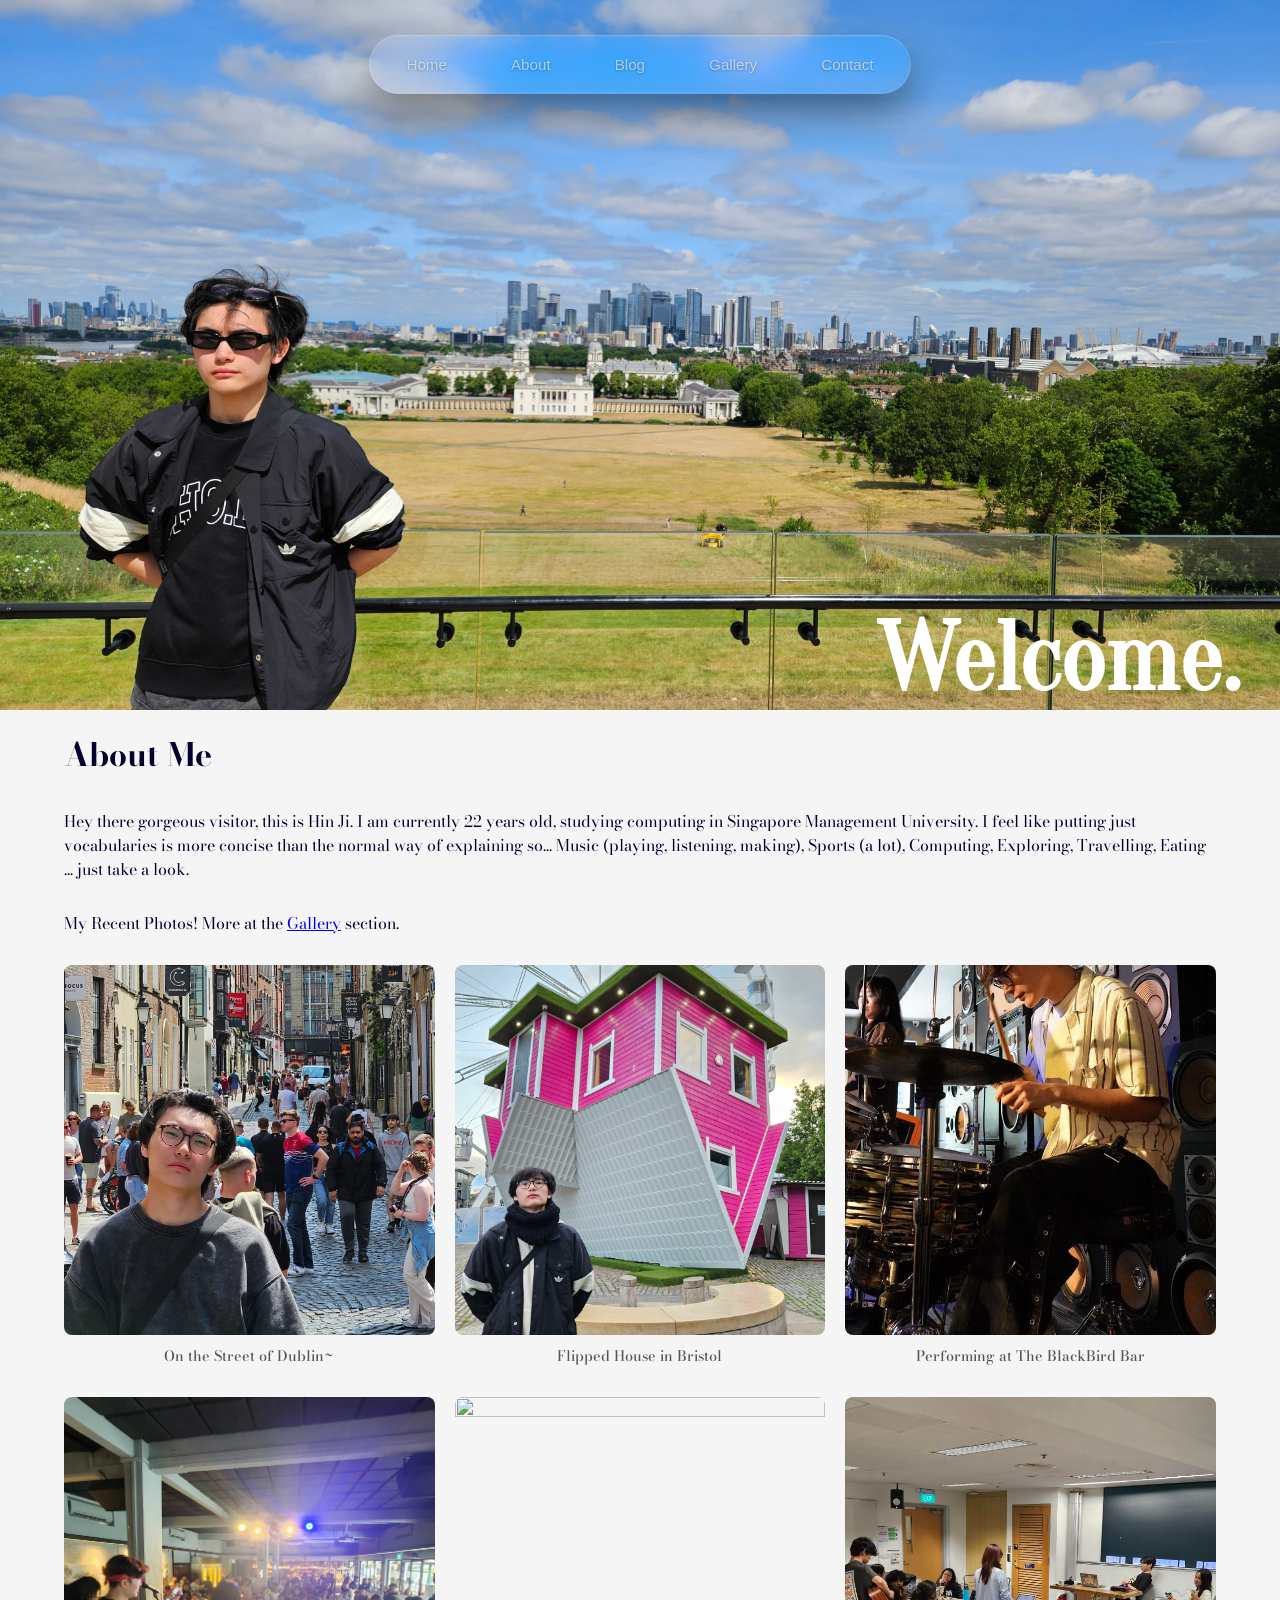
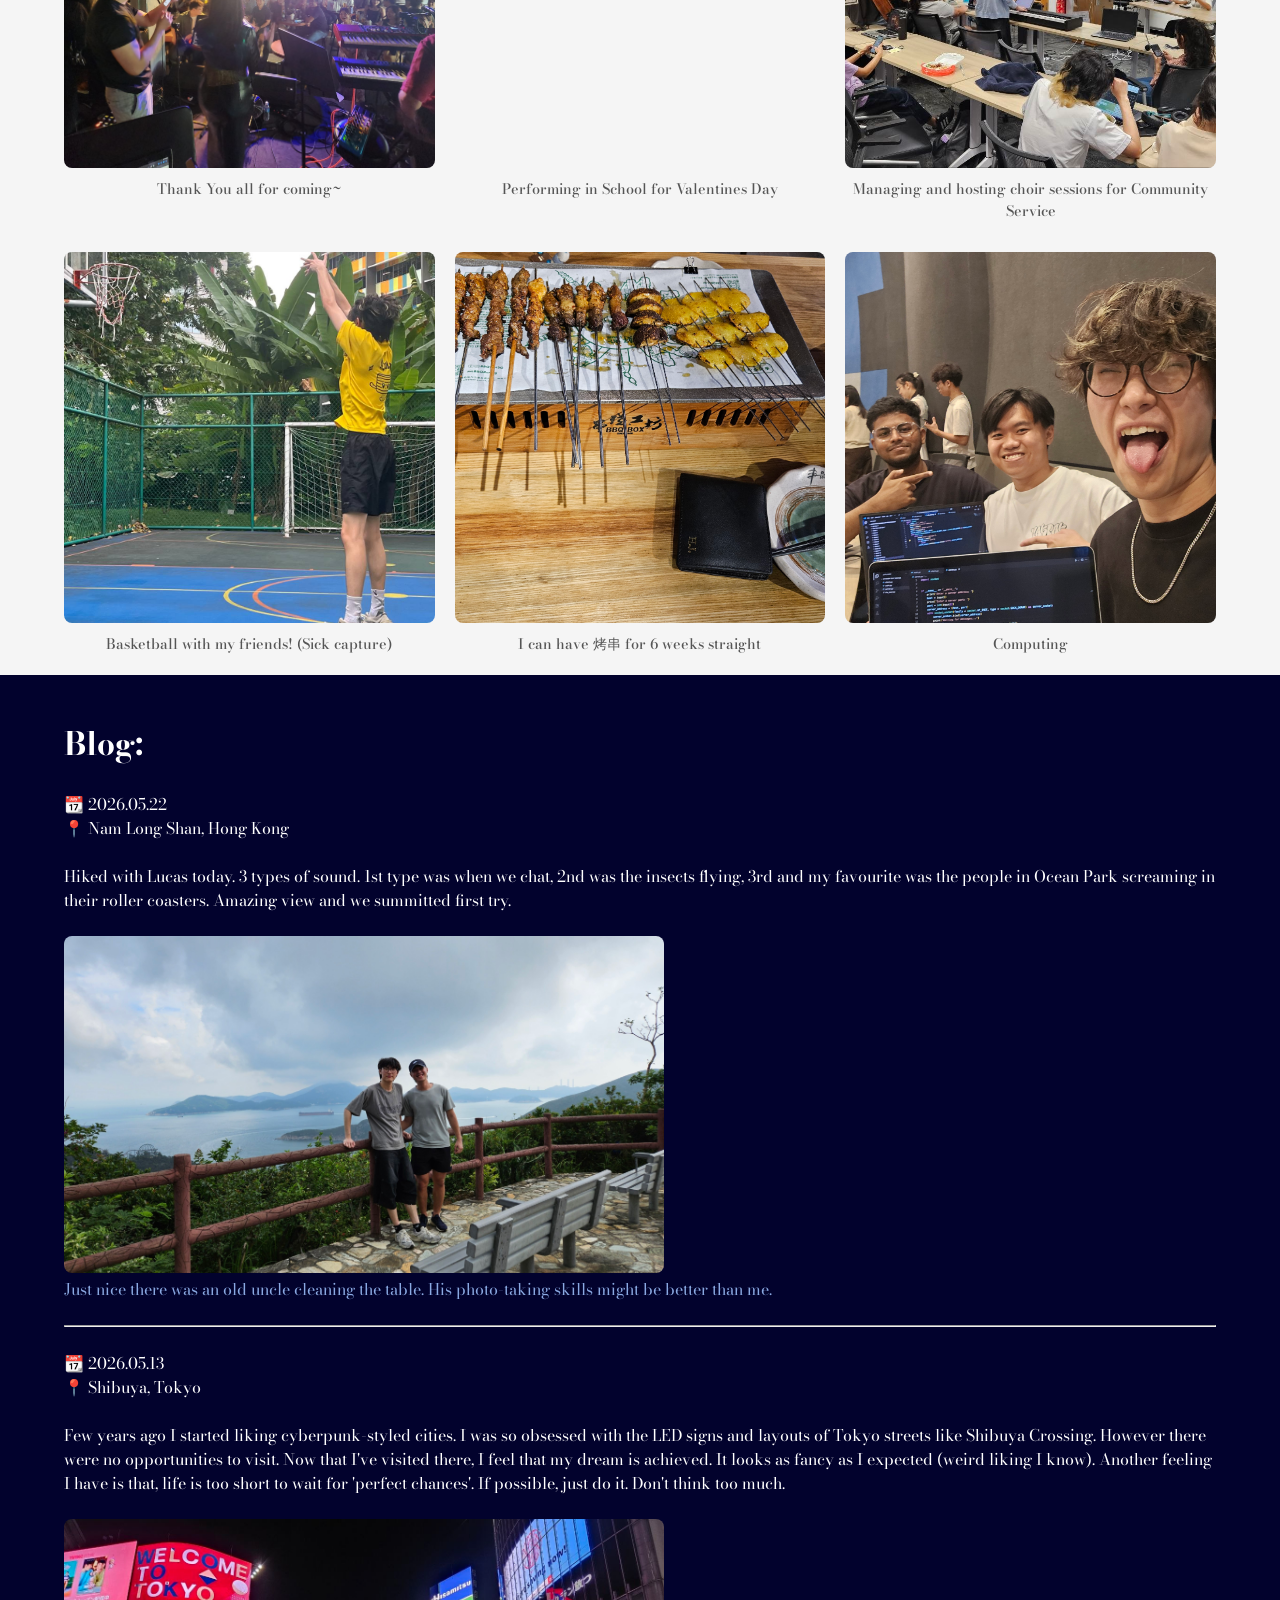
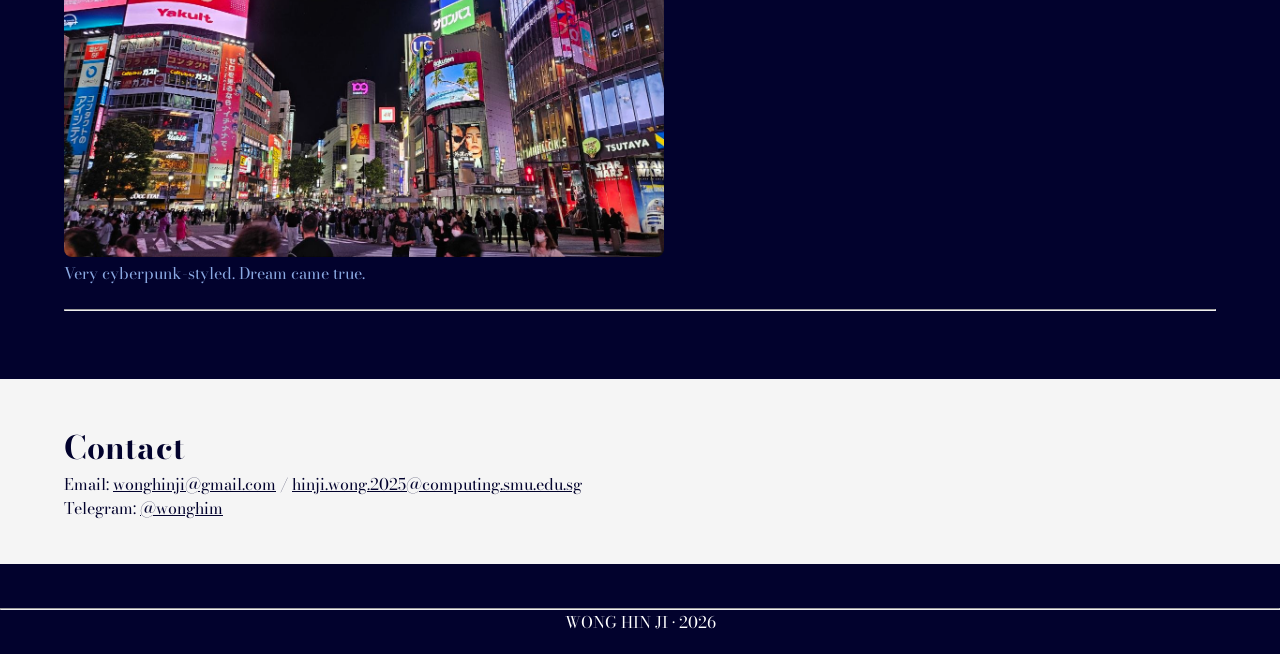
==== index.html @ c29db5b1 "minor" ====
<!DOCTYPE html>
<html lang="en">
<head>
    <meta charset="UTF-8">
    <meta name="viewport" content="width=device-width, initial-scale=1.0">
    <title>Hin Ji</title>
    <link rel="icon" type="image/x-icon" href="img/favicon.ico">
    <link rel="stylesheet" href="style.css">
    <link rel="preconnect" href="https://fonts.googleapis.com">
    <link rel="preconnect" href="https://fonts.gstatic.com" crossorigin>
    <link href="https://fonts.googleapis.com/css2?family=Bodoni+Moda:ital,opsz,wght@0,6..96,400..900;1,6..96,400..900&display=swap" rel="stylesheet">
    <link rel="preconnect" href="https://fonts.googleapis.com">
    <link rel="preconnect" href="https://fonts.gstatic.com" crossorigin>
    <link href="https://fonts.googleapis.com/css2?family=Oranienbaum&display=swap" rel="stylesheet">
</head>
<body>
    <nav class="glass-nav">
        <a href="#" class="nav-item">Home</a>
        <a href="#about" class="nav-item">About</a>
        <!-- <a href="#projects" class="nav-item">Projects</a> -->

        <a href="#blog" class="nav-item">Blog</a>
        <a href="./gallery.html" class="nav-item">Gallery</a>
        <a href="#contact" class="nav-item">Contact</a>
    </nav>
    <div class="bigphoto-container">
        <img src="img/royalobservatory.jpg" alt="" id="bigphoto">
        <span class="phototext">Welcome.</span>
    </div>
    <div id="about">
        <h1>About Me</h1>
        <p>Hey there gorgeous visitor, this is Hin Ji. I am currently 22 years old, studying computing in Singapore Management University. I feel like putting just vocabularies is more concise than the normal way of explaining so...
           Music (playing, listening, making), Sports (a lot), Computing, Exploring, Travelling, Eating ... just take a look.
        <br>
        <p>My Recent Photos! More at the <a href="gallery.html">Gallery</a> section.</p>
        <figure>
            <img src="img/irelandstreet.jpg" alt="ireland street">
            <figcaption>On the Street of Dublin~</figcaption>
        </figure>
        <figure>
            <img src="img/house.jpg" alt="flippedHouse" srcset="">
            <figcaption>Flipped House in Bristol</figcaption>
        </figure>
        <figure>
            <img src="img/drumshot.jpg" alt="" srcset="">
            <figcaption>Performing at The BlackBird Bar</figcaption>
        </figure>
        <figure>
            <img src="img/audience.jpg" alt="" srcset="">
            <figcaption>Thank You all for coming~</figcaption>
        </figure>
        <figure>
            <img src="img/vdaydrumshot.jpg" alt="" srcset="">
            <figcaption>Performing in School for Valentines Day</figcaption>
        </figure>
        <figure>
            <img src="img/choirsession.jpg" alt="" srcset="">
            <figcaption>Managing and hosting choir sessions for Community Service</figcaption>
        </figure>
        <figure>
            <img src="img/basket.jpg" alt="" srcset="">
            <figcaption>Basketball with my friends! (Sick capture)</figcaption>
        </figure>
        <figure>
            <img src="img/bbq.jpg" alt="" srcset="">
            <figcaption>I can have 烤串 for 6 weeks straight</figcaption>
        </figure>
        <figure>
            <img src="img/se101.jpg" alt="" srcset="">
            <figcaption>Computing</figcaption>
        </figure>
    </div>

    <div id="blog">
        <br>
        <h1>Blog:</h1>
        <br>
        <!-- <p>Movie Website my groupmates and I created (It Works!)</p><br>
        <img src="img/homepage.png" alt="" srcset="">
        <img src="img/registerpage.png" alt="" srcset="">
        <img src="img/loginpage.png" alt="" srcset="">
        <img src="img/menupage.png" alt="" srcset="">
        <img src="img/moviepage.png" alt="" srcset="">
        <img src="img/moviemanagerpage.png" alt="" srcset="">
        <br>
        <br>
        <p>Some Interesting Music I Created</p><br>
        🎵 Sunny Car Ride (On a Mountain) (Hip-hop typa beat) <br><br>
        <audio src="audio/Sunny Car Ride On Mountain (alpha 1.2).mp3" controls label=""></audio> <br><br>
        🎵 Game Theory (EDM) <br><br>
        <audio src="audio/null.mp3" controls></audio>  -->
        <!-- start copy -->
        <p>📆 2026.05.22</p>
        <p>📍 Nam Long Shan, Hong Kong</p><br>
        <p>Hiked with Lucas today. 3 types of sound. 1st type was when we chat, 2nd was the insects flying, 3rd and my favourite was the people in Ocean Park screaming in their roller coasters. Amazing view and we summitted first try.</p>
        <br>
        <figure>
            <img src="img/hike.jpg" alt="">
            <figcaption>Just nice there was an old uncle cleaning the table. His photo-taking skills might be better than me. </figcaption>
        </figure>
        <br>
        <hr>
        <br>
        <!-- end copy -->
        <p>📆 2026.05.13</p>
        <p>📍 Shibuya, Tokyo</p><br>
        <p>Few years ago I started liking cyberpunk-styled cities. I was so obsessed with the LED signs and layouts of Tokyo streets like Shibuya Crossing. However there were no opportunities to visit. Now that I've visited there, I feel that my dream is achieved. It looks as fancy as I expected (weird liking I know). Another feeling I have is that, life is too short to wait for 'perfect chances'. If possible, just do it. Don't think too much.</p>
        <br>
        <figure>
            <img src="img/shibuyascramble.jpeg" alt="">
            <figcaption>Very cyberpunk-styled. Dream came true.</figcaption>
        </figure>
        <br>
        <hr>
        <br>
        <br>
    </div>

    <div id="contact">
        <br>
        <h1>Contact</h1>
        <p>Email: <u>wonghinji@gmail.com</u> / <u>hinji.wong.2025@computing.smu.edu.sg</u></p>
        <p>Telegram: <u>@wonghim</u></p>
        <br>
    </div>

    
</body>
<footer>
    <br>
    <hr>
    WONG HIN JI • 2026
</footer>
</html>
---- style.css ----
* {
    margin: 0;
    padding: 0;
    box-sizing: border-box;
    font-family: "Bodoni Moda", serif;
}

body {
    background: rgb(2, 2, 45);
    display: flex;
    
    /* This is the magic line that stacks things downwards */
    flex-direction: column; 
    
    /* This centers the items horizontally */
    align-items: center; 
    
    padding-top: 0;
    color: white; /* Makes your added text visible */
}


.glass-nav {
    position: fixed;
    display: flex;
    gap: 8px;
    padding: 8px;
    margin-top: 35px;
    border-radius: 100px; /* Maximum roundness for the liquid look */
    z-index: 1000;
    
    /* THE GLASS SECRET SAUCE: */
    background: rgba(255, 255, 255, 0.03); 
    backdrop-filter: blur(20px) saturate(180%);
    -webkit-backdrop-filter: blur(20px) saturate(180%);
    
    /* Top border is brighter to catch "light", bottom is darker for "depth" */
    border-top: 1px solid rgba(255, 255, 255, 0.2);
    border-left: 1px solid rgba(255, 255, 255, 0.1);
    border-right: 1px solid rgba(255, 255, 255, 0.05);
    border-bottom: 1px solid rgba(255, 255, 255, 0.05);
    
    /* Multi-layered shadow: one for the "float", one for the "glow" */
    box-shadow: 
    0 20px 40px rgba(0, 0, 0, 0.4),
    inset 0 0 0 1px rgba(255, 255, 255, 0.05);


    width: fit-content;
    align-items: center;
}

.nav-item {
    font-family: Arial, Helvetica, sans-serif;
    text-shadow: 0 1px 3px rgba(0, 0, 0, 0.3);
    text-decoration: none;
    color: rgba(255, 255, 255, 0.6);
    font-size: 0.95rem;
    font-weight: 500;
    padding: 12px 28px;
    border-radius: 100px;
    position: relative;
    transition: all 0.4s cubic-bezier(0.23, 1, 0.32, 1); /* Smooth "liquid" motion */
    mix-blend-mode: difference;
}

/* The "Dope" Hover Effect */
.nav-item:hover {
    color: #fff;
    background: rgba(255, 255, 255, 0.1);
    /* Subtle scale-up makes it feel interactive */
    transform: scale(1.05);
}

/* Animated accent "pill" that glows */
.nav-item::after {
    content: '';
    position: absolute;
    bottom: 8px;
    left: 50%;
    width: 0;
    height: 3px;
    background: #00f2ff; /* Electric Cyan */
    border-radius: 10px;
    transition: all 0.3s ease;
    transform: translateX(-50%);
    filter: blur(1px); /* Makes the highlight look like light emission */
}

.nav-item:hover::after {
    width: 15px;
    box-shadow: 0 0 12px #00f2ff, 0 0 20px rgba(0, 242, 255, 0.4);
}

#about {
    display: grid;
    grid-template-columns: repeat(3, 1fr); 
    gap: 30px 20px; /* 30px vertical gap to give captions breathing room */
    padding: 3% 5%;
    background-color: whitesmoke;
    color: rgb(2, 2, 45);
}

/* Ensure the text and headers still span the full width */
#about h1, #about p {
    grid-column: 1 / -1;
    font-family: "Bodoni Moda", serif;
}

/* Style the container for the image + caption */
#about figure {
    margin: 0;
    display: flex;
    flex-direction: column;
    align-items: center; /* Centers caption under the photo */
}

#about img {
    width: 100%;
    aspect-ratio: 1 / 1;
    object-fit: cover;
    border-radius: 8px;
}

/* Style your captions */
#about figcaption {
    margin-top: 10px;
    font-size: 0.9rem;
    font-weight: 500;
    color: #555; /* A slightly softer color for a professional look */
    text-align: center;
}

#bigphoto {
    margin-top: -10px;
    width:100%;
    height: auto;
    /* filter: brightness(0.7); */
}

/* #contact {
    align-self: flex-start;
    padding-left:3%;
    text-align: left;
    background-color: whitesmoke;
    color:rgb(2, 2, 45);
    margin-left: 0%;
    padding-right: 100%;
    
}

#projects {
    align-self:flex-start;
    text-align: left;
    padding-left: 3%;
    margin-left: 0%;
} */

/* Unified style for all sections to ensure perfect alignment */
#about, #blog, #contact {
    width: 100%;
    padding: 20px 5%; /* Uniform top/bottom and left/right padding */
    align-self: center;
}

#blog, #contact {
    background-color: transparent; /* Or keep whitesmoke if you prefer alternating colors */
    text-align: left;
}

/* Remove the specific old blocks for these IDs to avoid conflicts */
#contact {
    background-color: whitesmoke;
    color: rgb(2, 2, 45);
    /* padding-right: 100%;  <-- REMOVED THIS: It was causing the weird width */
}

.bigphoto-container {
    position: relative; /* This is the anchor for the text */
    width: 100%;
    margin-top: -1px; /* Keeps your original positioning */
    line-height: 0;    /* Prevents tiny gaps at the bottom of the image */
}

.phototext {
    position: absolute;
    bottom: 50px;      /* Distance from the bottom */
    right: 40px;       /* Distance from the right */
    
    color: white;
    font-family: "Oranienbaum", serif;
    font-size: 6rem;   /* Adjust size as needed */
    font-weight: bold;

    /* Optional: adds a subtle glow to make it pop against the photo */
    /* text-shadow: 0 0 5px rgba(0, 0, 0, 0.5);  */

}

#blog img {
    width: 100%;
    max-width: 600px; /* Limits size on big screens */
    display: block;
    margin-bottom: 20px;
    border-radius: 8px;
}

body {
    background: rgb(2, 2, 45);
    display: flex;
    flex-direction: column; 
    align-items: center; 
    padding-top: 0; /* Changed from 50px to 0 so bigphoto hits the top */
    color: white;
}

footer {
    width: 100%;
    text-align: center;
    padding: 20px 0;
    background-color: rgb(2, 2, 45);
    color: white;
}

/* Mobile Optimization */
@media (max-width: 768px) {
    /* Shrink the "Welcome." text so it fits the screen ratio */
    .phototext {
        font-size: 3rem; /* Reduced from 6rem */
        bottom: 20px;    /* Pull it closer to the corner */
        right: 20px;
    }

    /* Adjust the Nav Bar for thumbs/smaller screens */
    .glass-nav {
        width: 90%;      /* Let it span more of the width */
        gap: 4px;        /* Tighter spacing */
        padding: 5px;
    }

    .nav-item {
        padding: 10px 15px; /* Smaller touch targets */
        font-size: 0.8rem;
    }

    #blog img {
        width: 100%; /* Forces the screenshot to match the phone width */
        height: auto;
    }
}

#blog hr{
    width: 100%;
    text-align: center;
    color: white;
    padding: 0%;
}

#blog figcaption{
    margin-top: -16px;
    color: rgb(138, 169, 226);
}
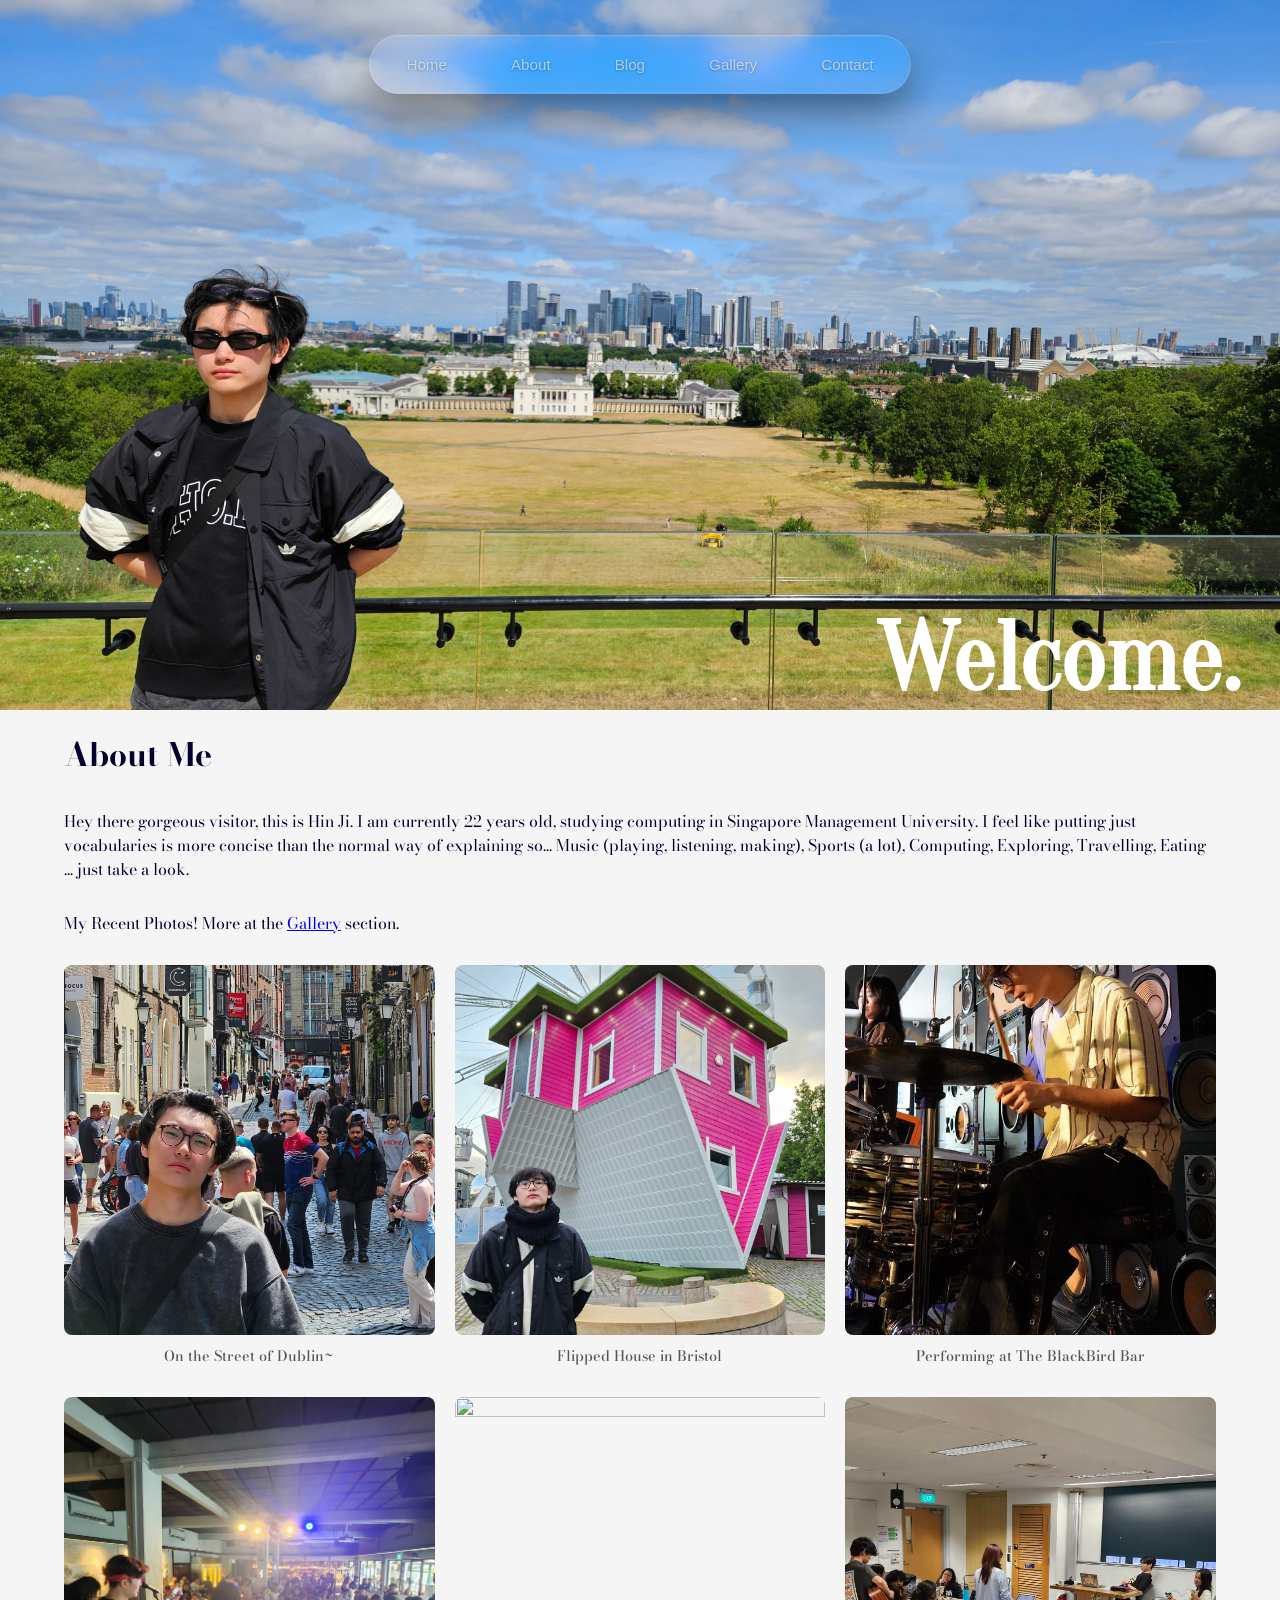
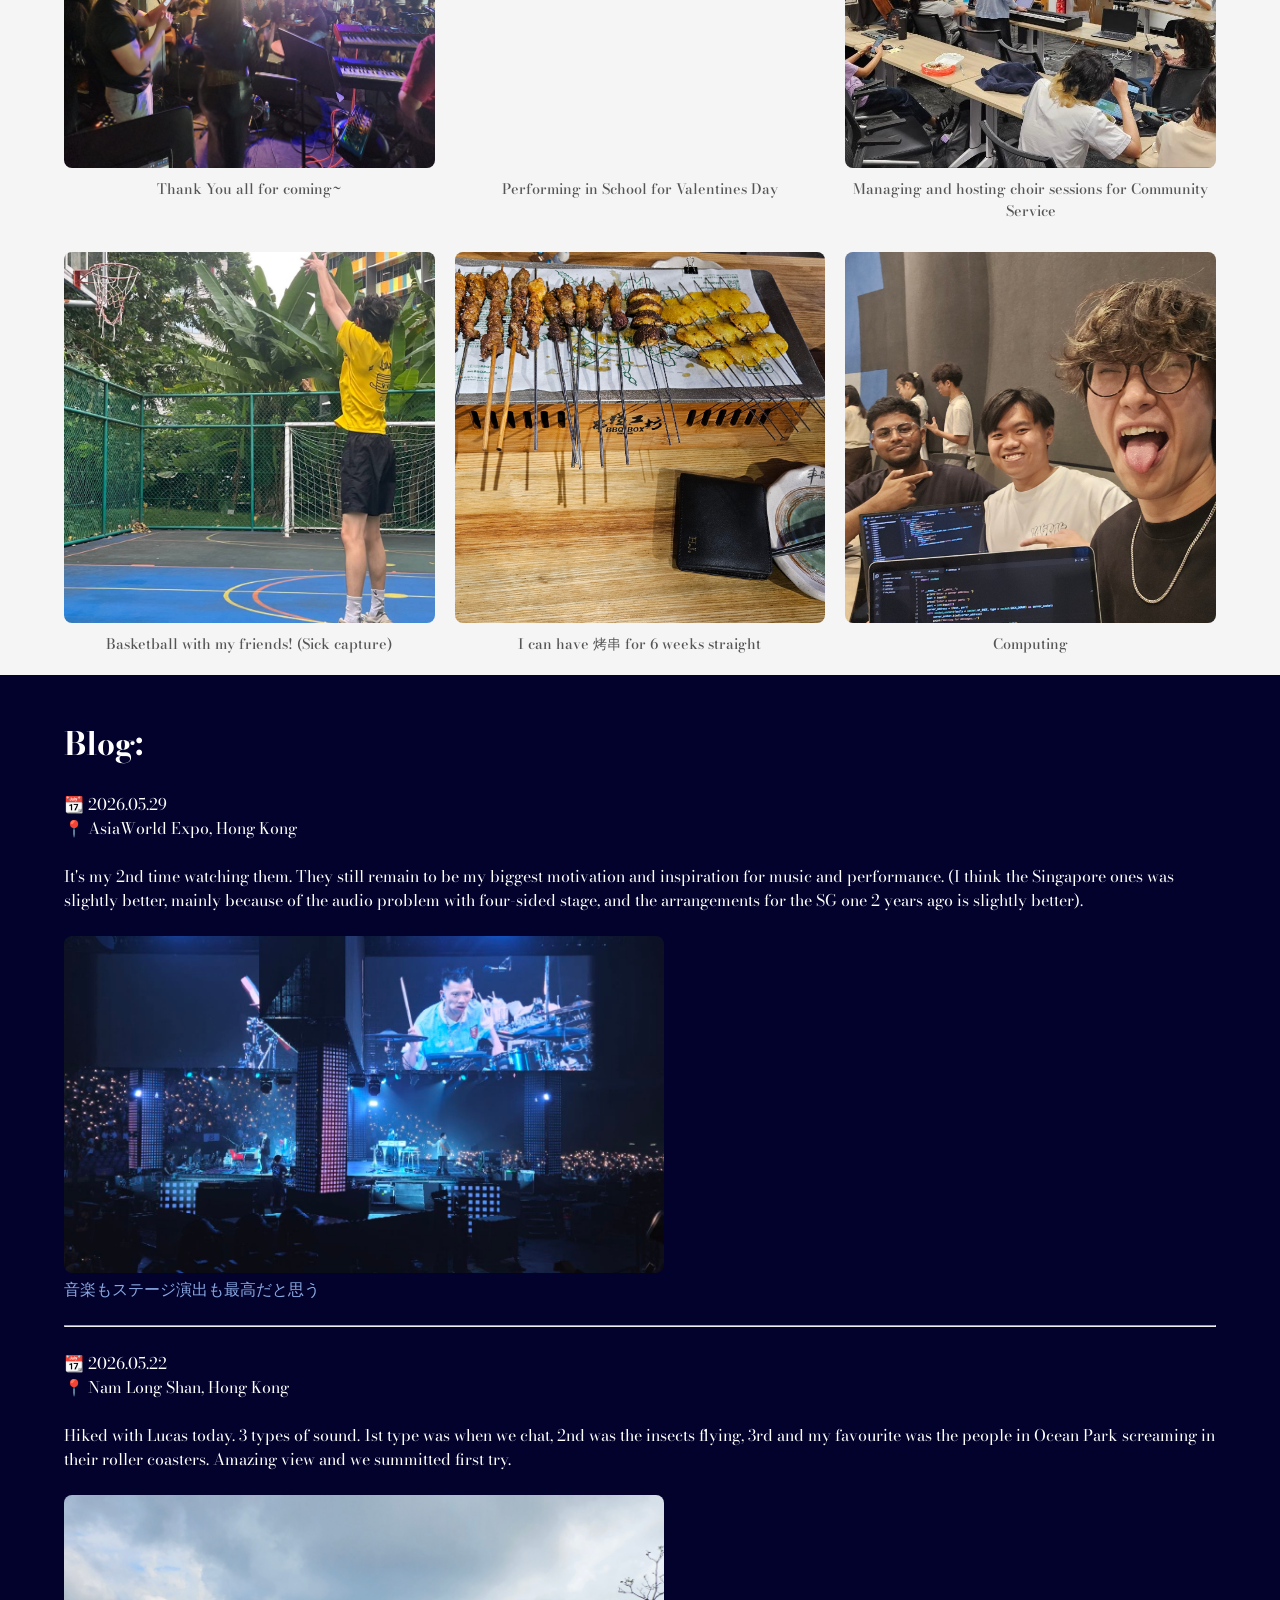
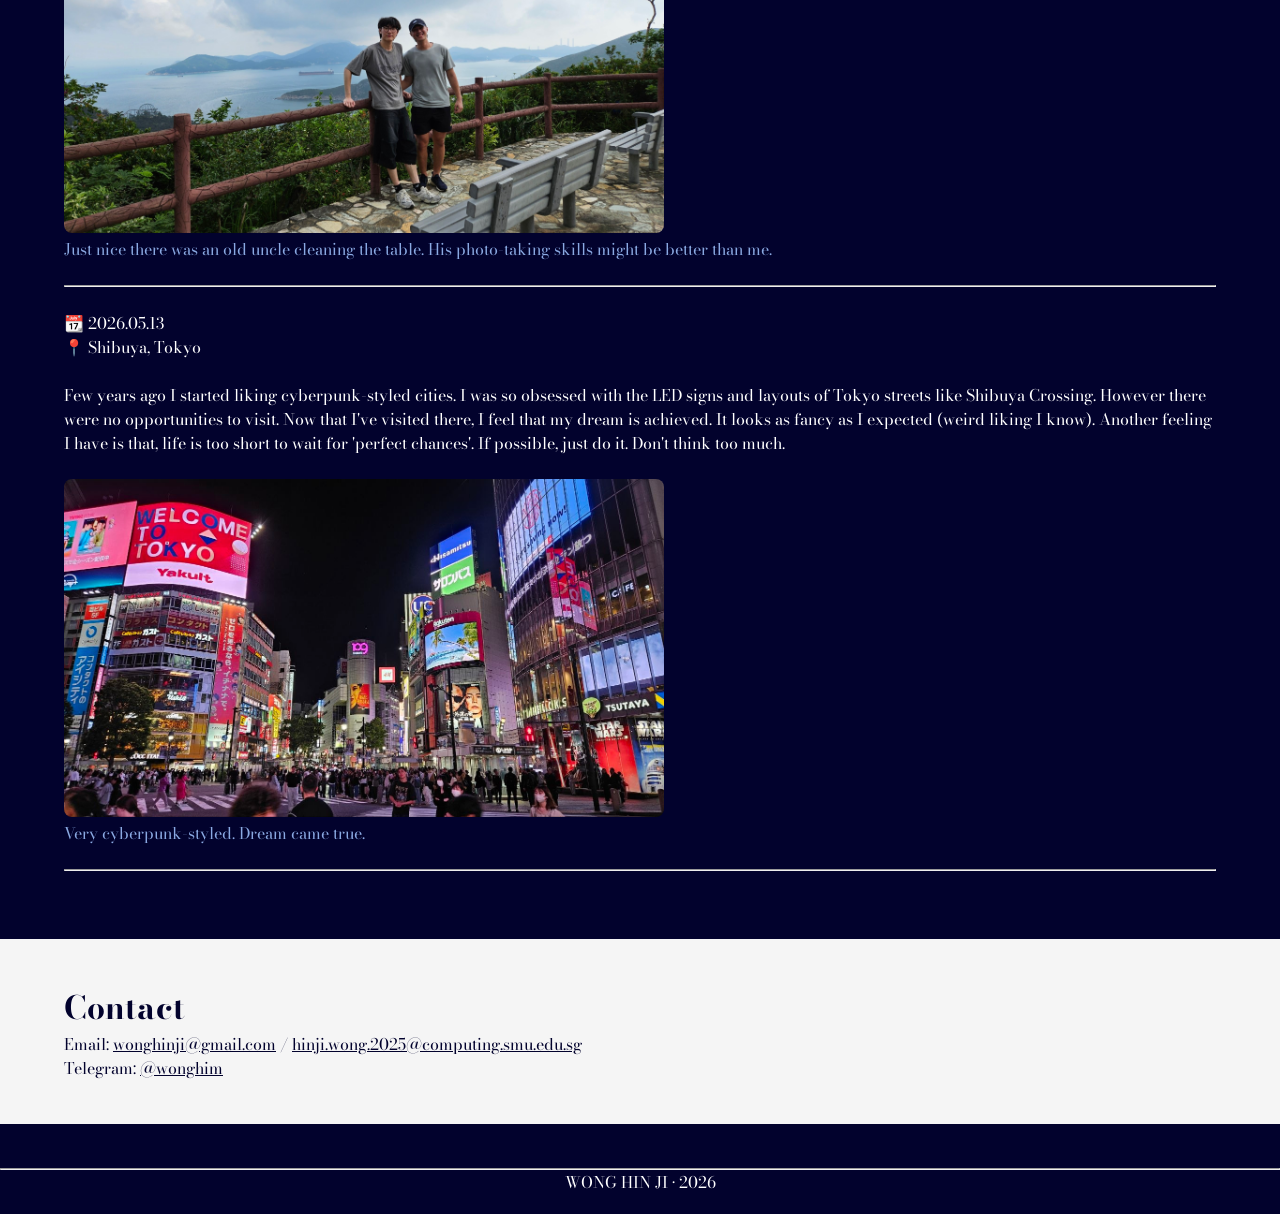
==== commit a3f079a3: "blog uopdates" ====
--- a/index.html
+++ b/index.html
@@ -89,6 +89,17 @@
         <audio src="audio/Sunny Car Ride On Mountain (alpha 1.2).mp3" controls label=""></audio> <br><br>
         🎵 Game Theory (EDM) <br><br>
         <audio src="audio/null.mp3" controls></audio>  -->
+        <p>📆 2026.05.29</p>
+        <p>📍 AsiaWorld Expo, Hong Kong</p><br>
+        <p>It's my 2nd time watching them. They still remain to be my biggest motivation and inspiration for music and performance. (I think the Singapore ones was slightly better, mainly because of the audio problem with four-sided stage, and the arrangements for the SG one 2 years ago is slightly better).</p>
+        <br>
+        <figure>
+            <img src="img/kinggnuHK.jpg" alt="">
+            <figcaption>音楽もステージ演出も最高だと思う</figcaption>
+        </figure>
+        <br>
+        <hr>
+        <br>
         <!-- start copy -->
         <p>📆 2026.05.22</p>
         <p>📍 Nam Long Shan, Hong Kong</p><br>
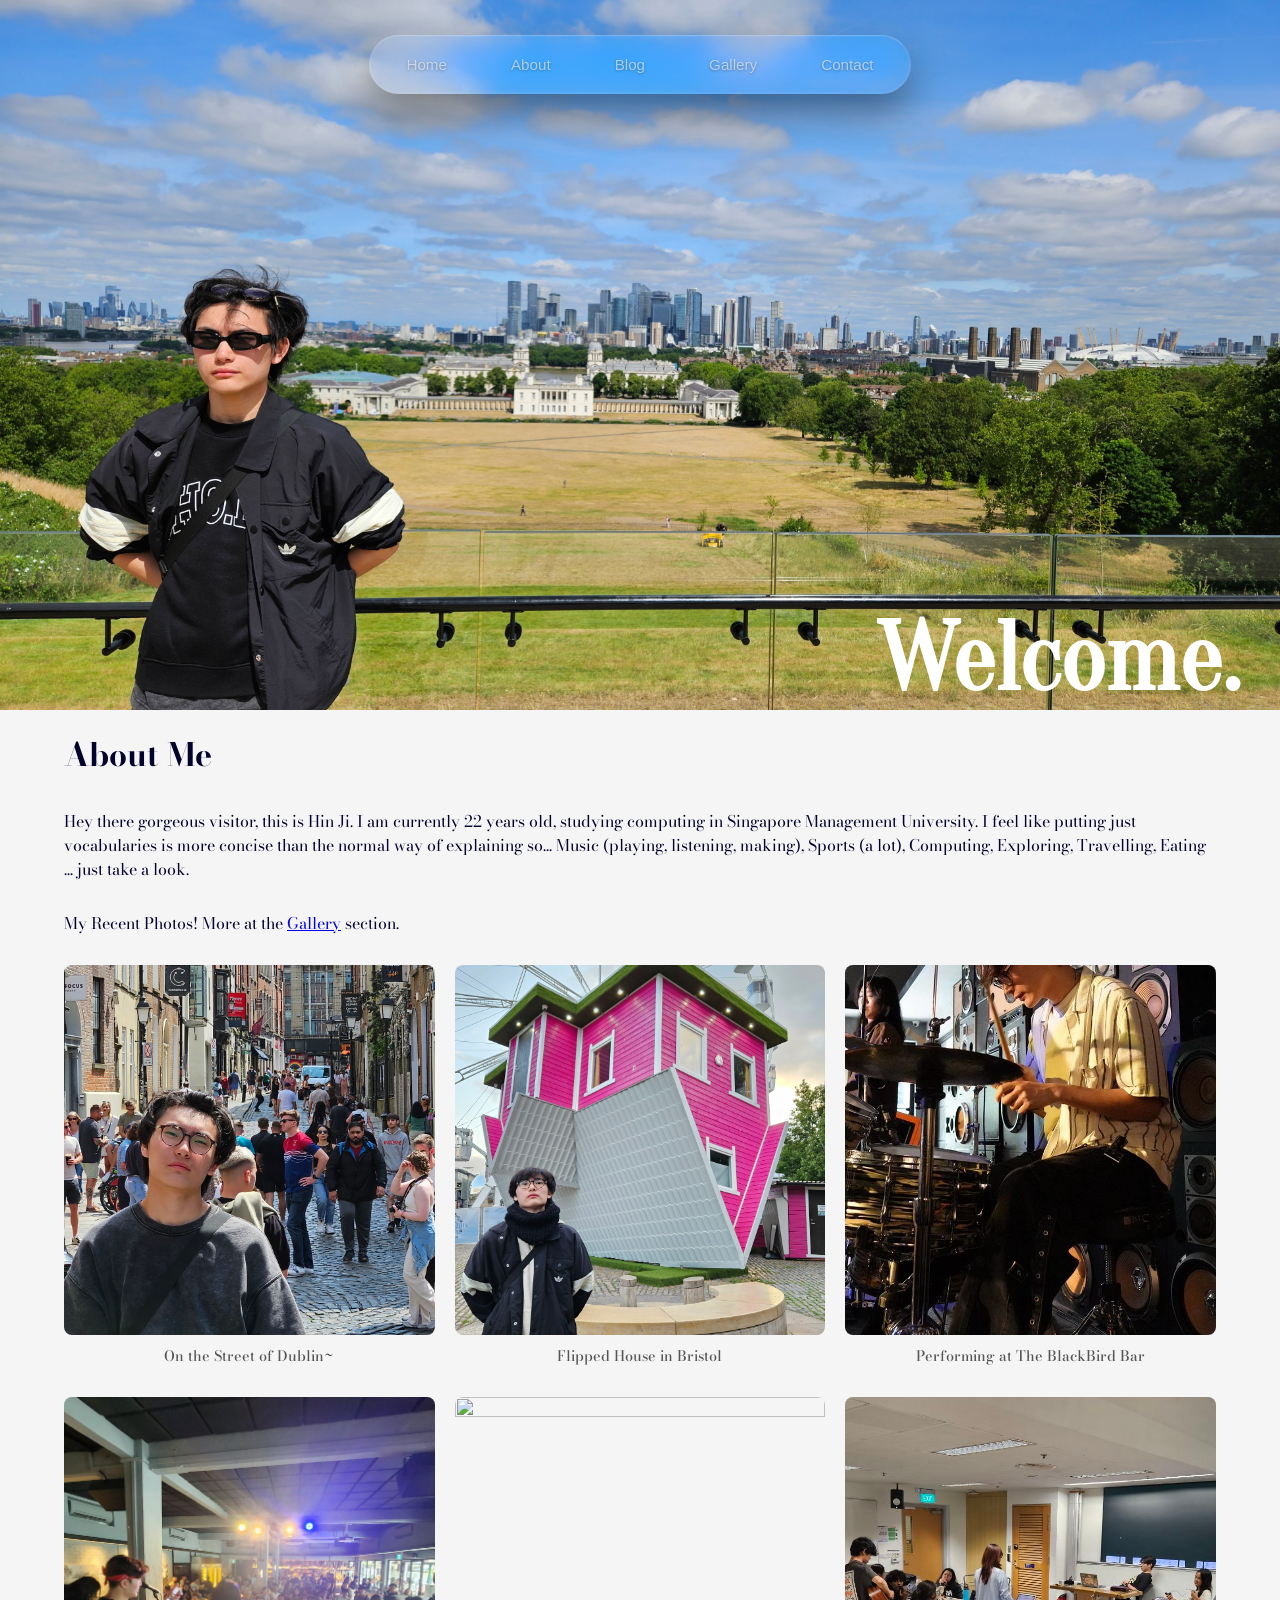
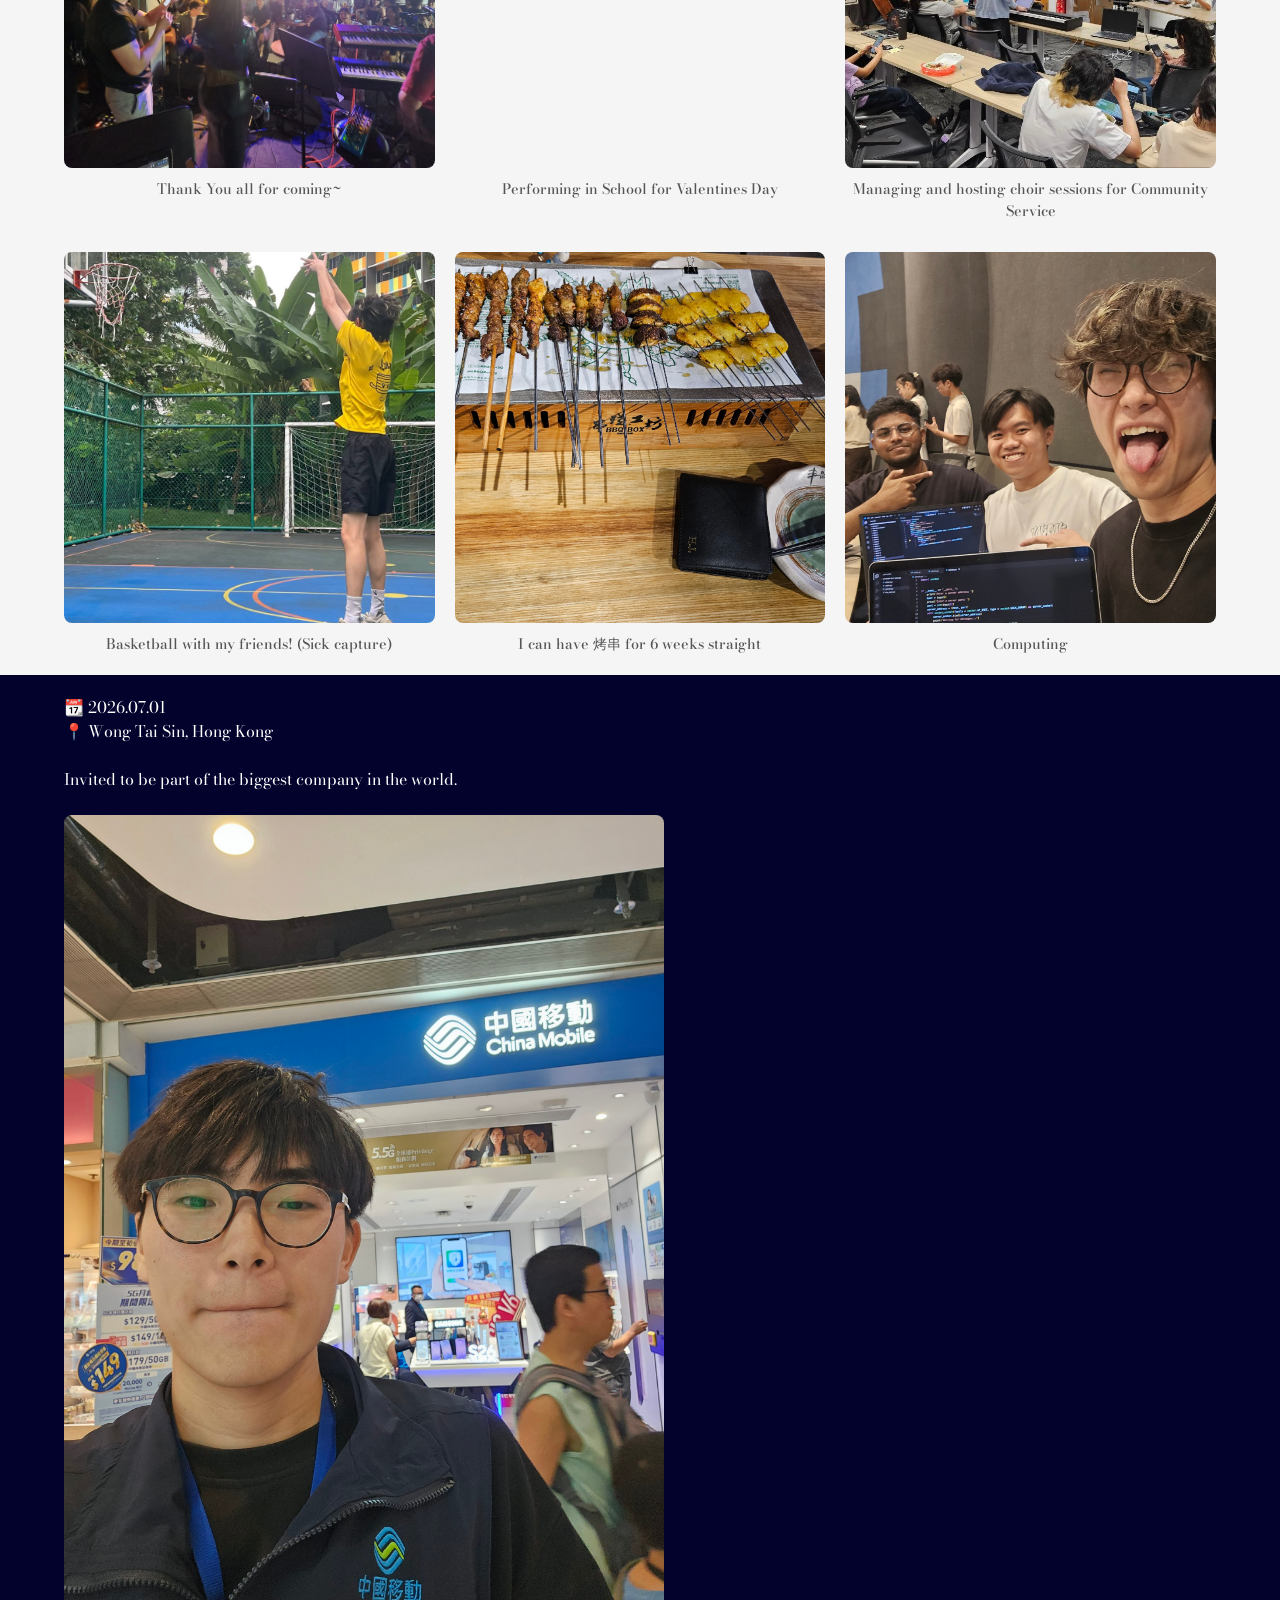
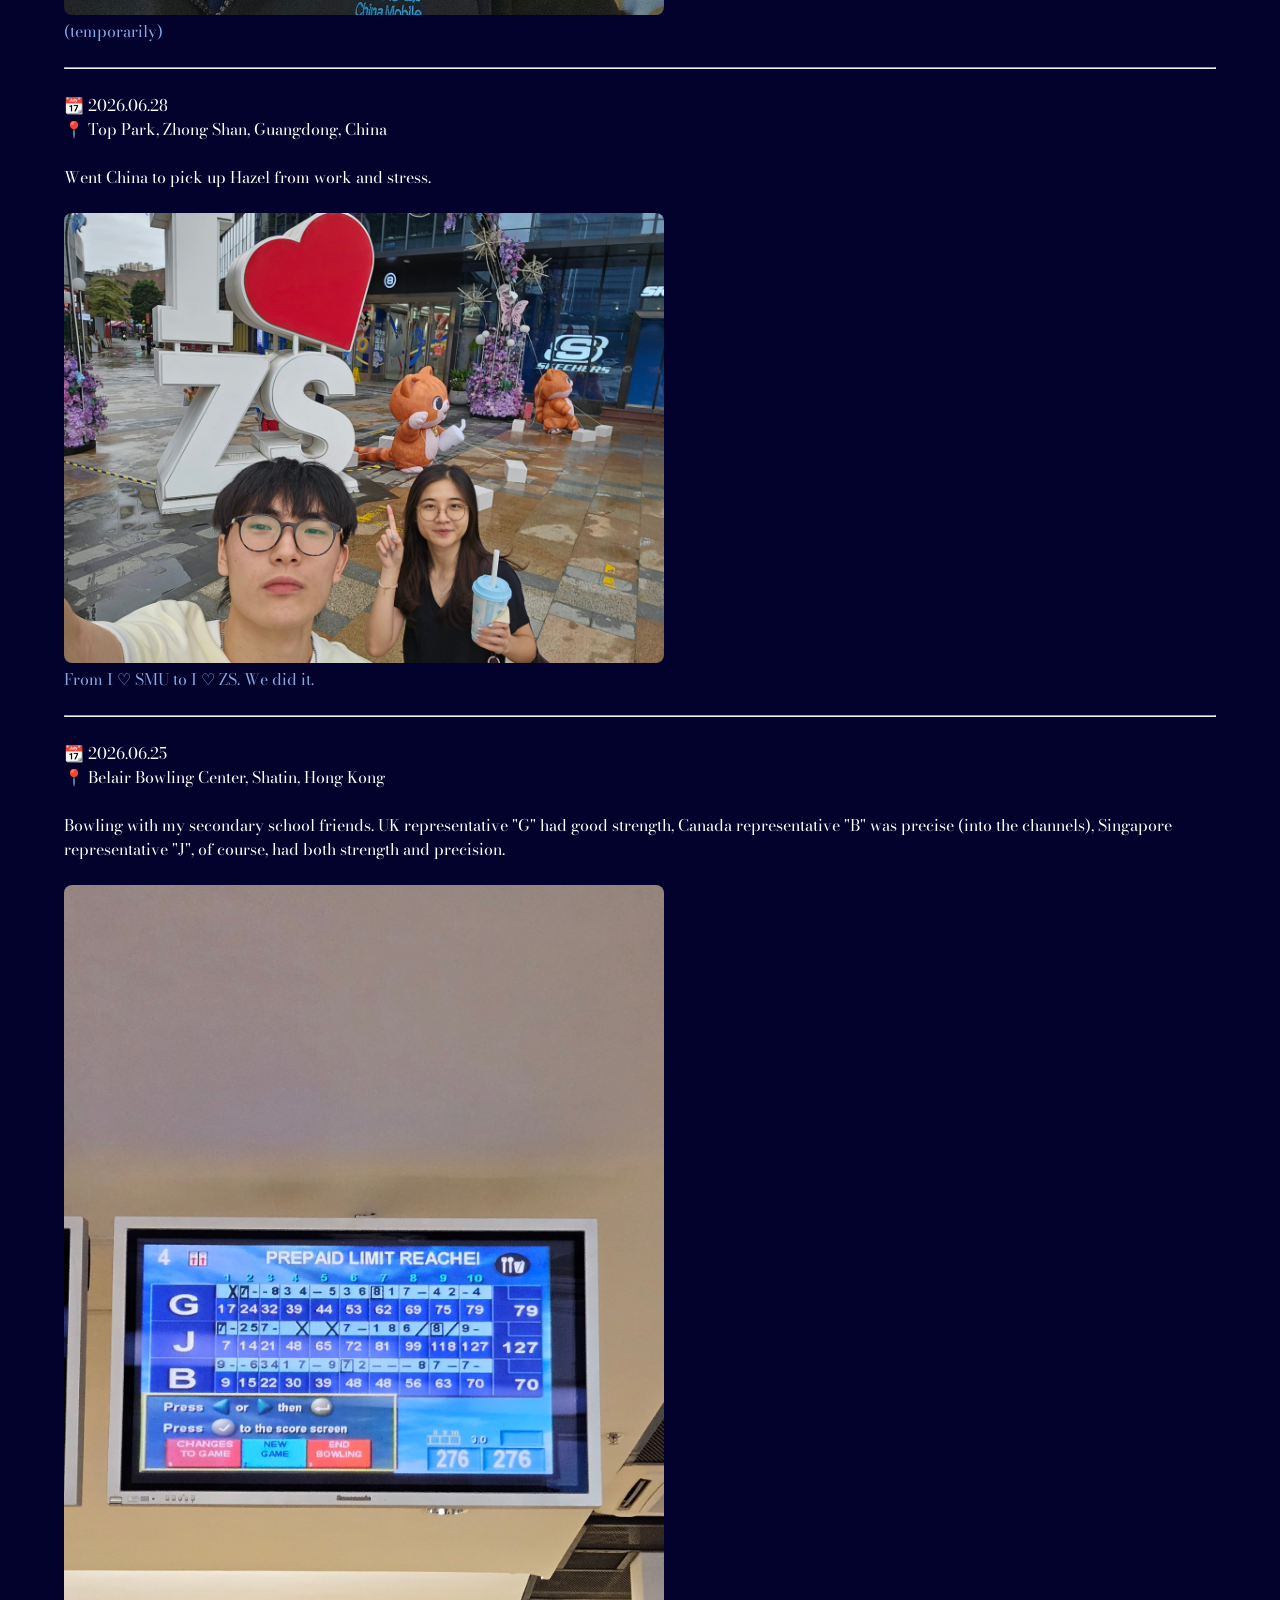
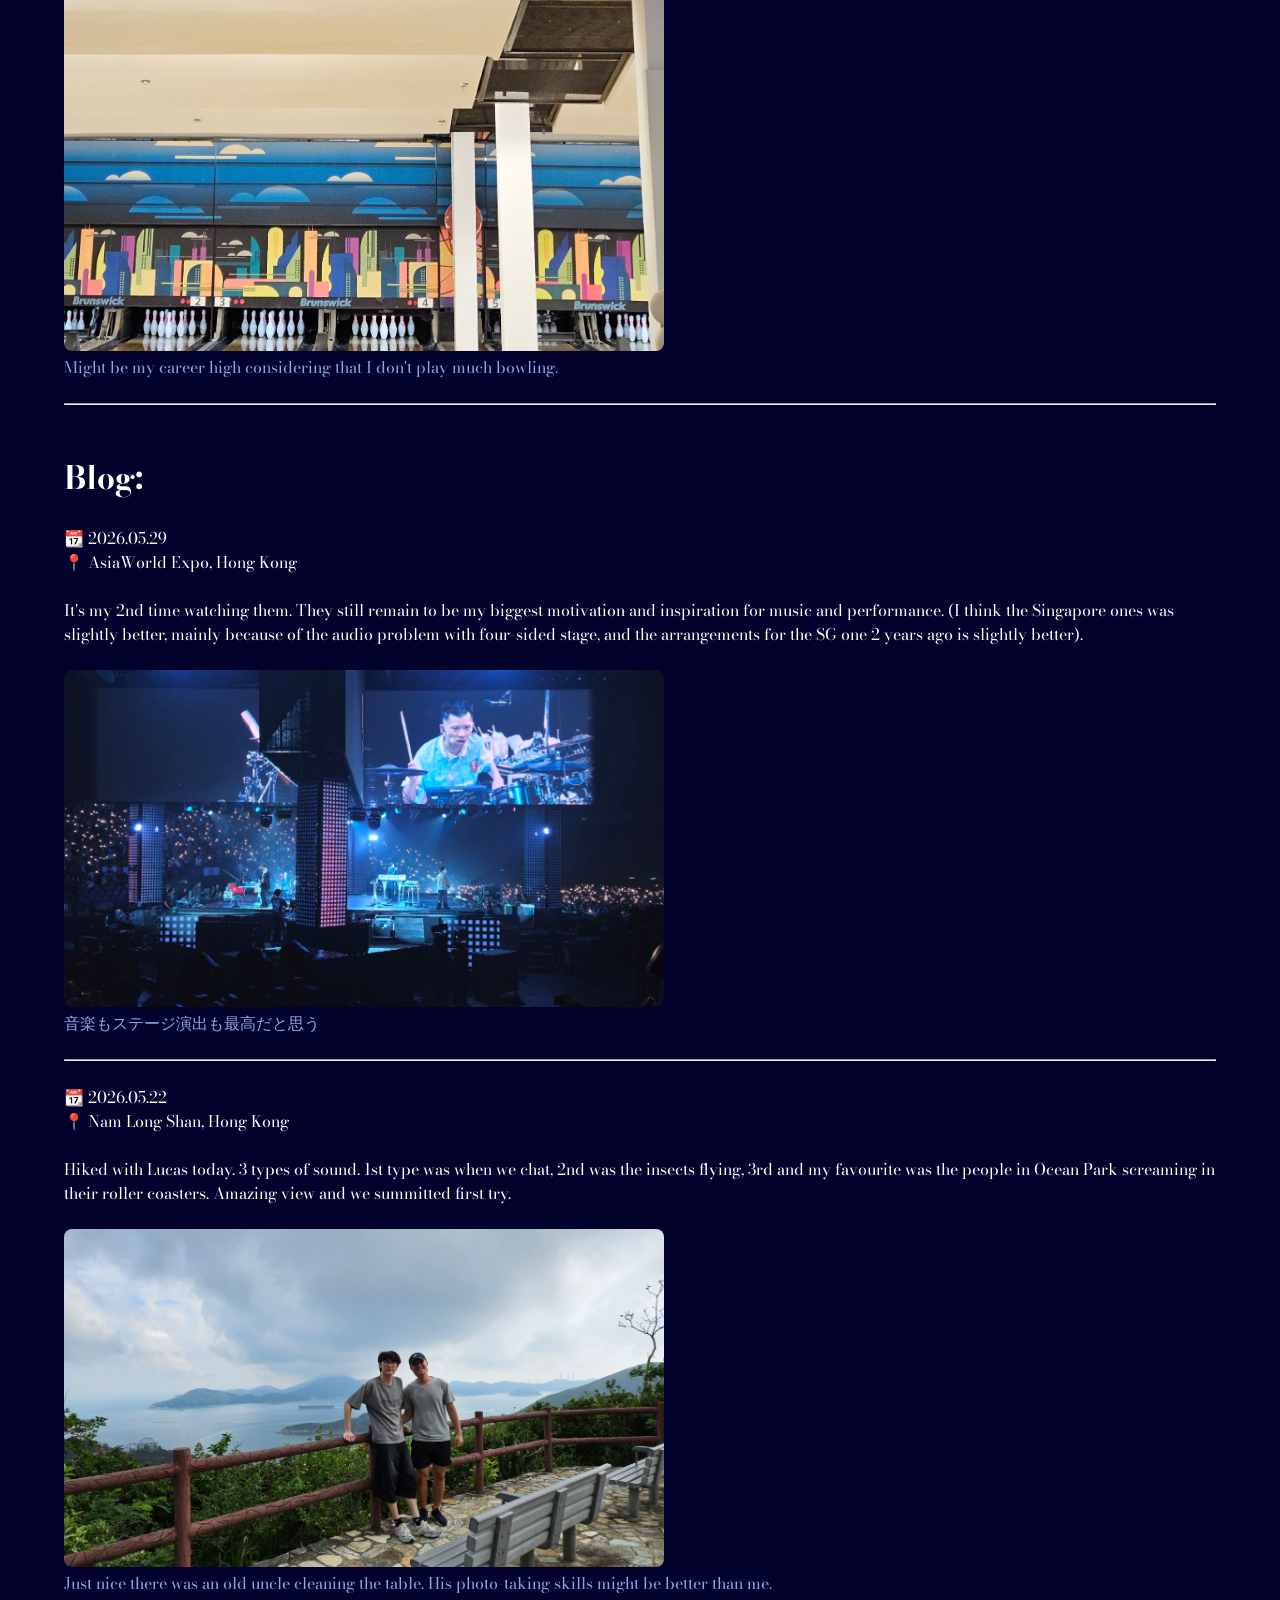
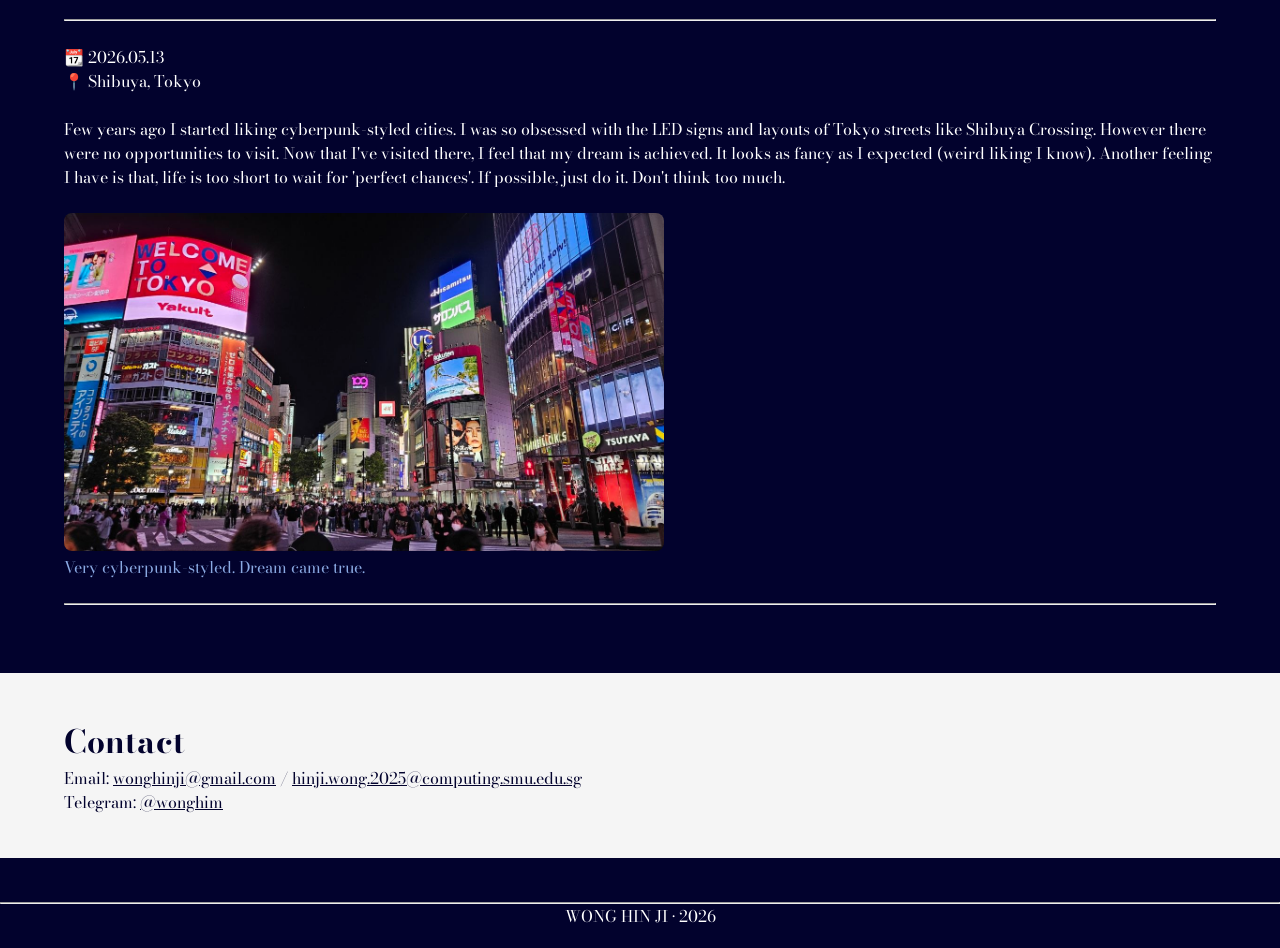
==== commit 14db38e1: "blog update" ====
--- a/index.html
+++ b/index.html
@@ -1,145 +1,183 @@
 <!DOCTYPE html>
 <html lang="en">
+
 <head>
-    <meta charset="UTF-8">
-    <meta name="viewport" content="width=device-width, initial-scale=1.0">
-    <title>Hin Ji</title>
-    <link rel="icon" type="image/x-icon" href="img/favicon.ico">
-    <link rel="stylesheet" href="style.css">
-    <link rel="preconnect" href="https://fonts.googleapis.com">
-    <link rel="preconnect" href="https://fonts.gstatic.com" crossorigin>
-    <link href="https://fonts.googleapis.com/css2?family=Bodoni+Moda:ital,opsz,wght@0,6..96,400..900;1,6..96,400..900&display=swap" rel="stylesheet">
-    <link rel="preconnect" href="https://fonts.googleapis.com">
-    <link rel="preconnect" href="https://fonts.gstatic.com" crossorigin>
-    <link href="https://fonts.googleapis.com/css2?family=Oranienbaum&display=swap" rel="stylesheet">
+  <meta charset="UTF-8">
+  <meta name="viewport" content="width=device-width, initial-scale=1.0">
+  <title>Hin Ji</title>
+  <link rel="icon" type="image/x-icon" href="img/favicon.ico">
+  <link rel="stylesheet" href="style.css">
+  <link rel="preconnect" href="https://fonts.googleapis.com">
+  <link rel="preconnect" href="https://fonts.gstatic.com" crossorigin>
+  <link
+    href="https://fonts.googleapis.com/css2?family=Bodoni+Moda:ital,opsz,wght@0,6..96,400..900;1,6..96,400..900&display=swap"
+    rel="stylesheet">
+  <link rel="preconnect" href="https://fonts.googleapis.com">
+  <link rel="preconnect" href="https://fonts.gstatic.com" crossorigin>
+  <link href="https://fonts.googleapis.com/css2?family=Oranienbaum&display=swap" rel="stylesheet">
 </head>
+
 <body>
-    <nav class="glass-nav">
-        <a href="#" class="nav-item">Home</a>
-        <a href="#about" class="nav-item">About</a>
-        <!-- <a href="#projects" class="nav-item">Projects</a> -->
+  <nav class="glass-nav">
+    <a href="#" class="nav-item">Home</a>
+    <a href="#about" class="nav-item">About</a>
+    <!-- <a href="#projects" class="nav-item">Projects</a> -->
 
-        <a href="#blog" class="nav-item">Blog</a>
-        <a href="./gallery.html" class="nav-item">Gallery</a>
-        <a href="#contact" class="nav-item">Contact</a>
-    </nav>
-    <div class="bigphoto-container">
-        <img src="img/royalobservatory.jpg" alt="" id="bigphoto">
-        <span class="phototext">Welcome.</span>
-    </div>
-    <div id="about">
-        <h1>About Me</h1>
-        <p>Hey there gorgeous visitor, this is Hin Ji. I am currently 22 years old, studying computing in Singapore Management University. I feel like putting just vocabularies is more concise than the normal way of explaining so...
-           Music (playing, listening, making), Sports (a lot), Computing, Exploring, Travelling, Eating ... just take a look.
-        <br>
-        <p>My Recent Photos! More at the <a href="gallery.html">Gallery</a> section.</p>
-        <figure>
-            <img src="img/irelandstreet.jpg" alt="ireland street">
-            <figcaption>On the Street of Dublin~</figcaption>
-        </figure>
-        <figure>
-            <img src="img/house.jpg" alt="flippedHouse" srcset="">
-            <figcaption>Flipped House in Bristol</figcaption>
-        </figure>
-        <figure>
-            <img src="img/drumshot.jpg" alt="" srcset="">
-            <figcaption>Performing at The BlackBird Bar</figcaption>
-        </figure>
-        <figure>
-            <img src="img/audience.jpg" alt="" srcset="">
-            <figcaption>Thank You all for coming~</figcaption>
-        </figure>
-        <figure>
-            <img src="img/vdaydrumshot.jpg" alt="" srcset="">
-            <figcaption>Performing in School for Valentines Day</figcaption>
-        </figure>
-        <figure>
-            <img src="img/choirsession.jpg" alt="" srcset="">
-            <figcaption>Managing and hosting choir sessions for Community Service</figcaption>
-        </figure>
-        <figure>
-            <img src="img/basket.jpg" alt="" srcset="">
-            <figcaption>Basketball with my friends! (Sick capture)</figcaption>
-        </figure>
-        <figure>
-            <img src="img/bbq.jpg" alt="" srcset="">
-            <figcaption>I can have 烤串 for 6 weeks straight</figcaption>
-        </figure>
-        <figure>
-            <img src="img/se101.jpg" alt="" srcset="">
-            <figcaption>Computing</figcaption>
-        </figure>
-    </div>
+    <a href="#blog" class="nav-item">Blog</a>
+    <a href="./gallery.html" class="nav-item">Gallery</a>
+    <a href="#contact" class="nav-item">Contact</a>
+  </nav>
+  <div class="bigphoto-container">
+    <img src="img/royalobservatory.jpg" alt="" id="bigphoto">
+    <span class="phototext">Welcome.</span>
+  </div>
+  <div id="about">
+    <h1>About Me</h1>
+    <p>Hey there gorgeous visitor, this is Hin Ji. I am currently 22 years old, studying computing in Singapore
+      Management University. I feel like putting just vocabularies is more concise than the normal way of explaining
+      so...
+      Music (playing, listening, making), Sports (a lot), Computing, Exploring, Travelling, Eating ... just take a look.
+      <br>
+    <p>My Recent Photos! More at the <a href="gallery.html">Gallery</a> section.</p>
+    <figure>
+      <img src="img/irelandstreet.jpg" alt="ireland street">
+      <figcaption>On the Street of Dublin~</figcaption>
+    </figure>
+    <figure>
+      <img src="img/house.jpg" alt="flippedHouse" srcset="">
+      <figcaption>Flipped House in Bristol</figcaption>
+    </figure>
+    <figure>
+      <img src="img/drumshot.jpg" alt="" srcset="">
+      <figcaption>Performing at The BlackBird Bar</figcaption>
+    </figure>
+    <figure>
+      <img src="img/audience.jpg" alt="" srcset="">
+      <figcaption>Thank You all for coming~</figcaption>
+    </figure>
+    <figure>
+      <img src="img/vdaydrumshot.jpg" alt="" srcset="">
+      <figcaption>Performing in School for Valentines Day</figcaption>
+    </figure>
+    <figure>
+      <img src="img/choirsession.jpg" alt="" srcset="">
+      <figcaption>Managing and hosting choir sessions for Community Service</figcaption>
+    </figure>
+    <figure>
+      <img src="img/basket.jpg" alt="" srcset="">
+      <figcaption>Basketball with my friends! (Sick capture)</figcaption>
+    </figure>
+    <figure>
+      <img src="img/bbq.jpg" alt="" srcset="">
+      <figcaption>I can have 烤串 for 6 weeks straight</figcaption>
+    </figure>
+    <figure>
+      <img src="img/se101.jpg" alt="" srcset="">
+      <figcaption>Computing</figcaption>
+    </figure>
+  </div>
 
-    <div id="blog">
-        <br>
-        <h1>Blog:</h1>
-        <br>
-        <!-- <p>Movie Website my groupmates and I created (It Works!)</p><br>
-        <img src="img/homepage.png" alt="" srcset="">
-        <img src="img/registerpage.png" alt="" srcset="">
-        <img src="img/loginpage.png" alt="" srcset="">
-        <img src="img/menupage.png" alt="" srcset="">
-        <img src="img/moviepage.png" alt="" srcset="">
-        <img src="img/moviemanagerpage.png" alt="" srcset="">
-        <br>
-        <br>
-        <p>Some Interesting Music I Created</p><br>
-        🎵 Sunny Car Ride (On a Mountain) (Hip-hop typa beat) <br><br>
-        <audio src="audio/Sunny Car Ride On Mountain (alpha 1.2).mp3" controls label=""></audio> <br><br>
-        🎵 Game Theory (EDM) <br><br>
-        <audio src="audio/null.mp3" controls></audio>  -->
-        <p>📆 2026.05.29</p>
-        <p>📍 AsiaWorld Expo, Hong Kong</p><br>
-        <p>It's my 2nd time watching them. They still remain to be my biggest motivation and inspiration for music and performance. (I think the Singapore ones was slightly better, mainly because of the audio problem with four-sided stage, and the arrangements for the SG one 2 years ago is slightly better).</p>
-        <br>
-        <figure>
-            <img src="img/kinggnuHK.jpg" alt="">
-            <figcaption>音楽もステージ演出も最高だと思う</figcaption>
-        </figure>
-        <br>
-        <hr>
-        <br>
-        <!-- start copy -->
-        <p>📆 2026.05.22</p>
-        <p>📍 Nam Long Shan, Hong Kong</p><br>
-        <p>Hiked with Lucas today. 3 types of sound. 1st type was when we chat, 2nd was the insects flying, 3rd and my favourite was the people in Ocean Park screaming in their roller coasters. Amazing view and we summitted first try.</p>
-        <br>
-        <figure>
-            <img src="img/hike.jpg" alt="">
-            <figcaption>Just nice there was an old uncle cleaning the table. His photo-taking skills might be better than me. </figcaption>
-        </figure>
-        <br>
-        <hr>
-        <br>
-        <!-- end copy -->
-        <p>📆 2026.05.13</p>
-        <p>📍 Shibuya, Tokyo</p><br>
-        <p>Few years ago I started liking cyberpunk-styled cities. I was so obsessed with the LED signs and layouts of Tokyo streets like Shibuya Crossing. However there were no opportunities to visit. Now that I've visited there, I feel that my dream is achieved. It looks as fancy as I expected (weird liking I know). Another feeling I have is that, life is too short to wait for 'perfect chances'. If possible, just do it. Don't think too much.</p>
-        <br>
-        <figure>
-            <img src="img/shibuyascramble.jpeg" alt="">
-            <figcaption>Very cyberpunk-styled. Dream came true.</figcaption>
-        </figure>
-        <br>
-        <hr>
-        <br>
-        <br>
-    </div>
+  <div id="blog">
+    <p>📆 2026.07.01</p>
+    <p>📍 Wong Tai Sin, Hong Kong</p><br>
+    <p>Invited to be part of the biggest company in the world.</p>
+    <br>
+    <figure>
+      <img src="img/chinamobile.jpeg" alt="">
+      <figcaption>(temporarily)
+      </figcaption>
+    </figure>
+    <br>
+    <hr>
+    <br>
+    <p>📆 2026.06.28</p>
+    <p>📍 Top Park, Zhong Shan, Guangdong, China</p><br>
+    <p>Went China to pick up Hazel from work and stress.</p>
+    <br>
+    <figure>
+      <img src="img/zhongshansign.jpeg" alt="">
+      <figcaption>From I ♡ SMU to I ♡ ZS. We did it.
+      </figcaption>
+    </figure>
+    <br>
+    <hr>
+    <br>
+    <p>📆 2026.06.25</p>
+    <p>📍 Belair Bowling Center, Shatin, Hong Kong</p><br>
+    <p>Bowling with my secondary school friends. UK representative "G" had good strength, Canada representative "B" was
+      precise (into the channels), Singapore representative "J", of course, had both strength and precision.</p>
+    <br>
+    <figure>
+      <img src="img/bowling.jpeg" alt="">
+      <figcaption>Might be my career high considering that I don't play much bowling.
+      </figcaption>
+    </figure>
+    <br>
+    <hr>
+    <br>
+    <br>
+    <h1>Blog:</h1>
+    <br>
+    <p>📆 2026.05.29</p>
+    <p>📍 AsiaWorld Expo, Hong Kong</p><br>
+    <p>It's my 2nd time watching them. They still remain to be my biggest motivation and inspiration for music and
+      performance. (I think the Singapore ones was slightly better, mainly because of the audio problem with four-sided
+      stage, and the arrangements for the SG one 2 years ago is slightly better).</p>
+    <br>
+    <figure>
+      <img src="img/kinggnuHK.jpg" alt="">
+      <figcaption>音楽もステージ演出も最高だと思う</figcaption>
+    </figure>
+    <br>
+    <hr>
+    <br>
+    <!-- start copy -->
+    <p>📆 2026.05.22</p>
+    <p>📍 Nam Long Shan, Hong Kong</p><br>
+    <p>Hiked with Lucas today. 3 types of sound. 1st type was when we chat, 2nd was the insects flying, 3rd and my
+      favourite was the people in Ocean Park screaming in their roller coasters. Amazing view and we summitted first
+      try.</p>
+    <br>
+    <figure>
+      <img src="img/hike.jpg" alt="">
+      <figcaption>Just nice there was an old uncle cleaning the table. His photo-taking skills might be better than me.
+      </figcaption>
+    </figure>
+    <br>
+    <hr>
+    <br>
+    <!-- end copy -->
+    <p>📆 2026.05.13</p>
+    <p>📍 Shibuya, Tokyo</p><br>
+    <p>Few years ago I started liking cyberpunk-styled cities. I was so obsessed with the LED signs and layouts of Tokyo
+      streets like Shibuya Crossing. However there were no opportunities to visit. Now that I've visited there, I feel
+      that my dream is achieved. It looks as fancy as I expected (weird liking I know). Another feeling I have is that,
+      life is too short to wait for 'perfect chances'. If possible, just do it. Don't think too much.</p>
+    <br>
+    <figure>
+      <img src="img/shibuyascramble.jpeg" alt="">
+      <figcaption>Very cyberpunk-styled. Dream came true.</figcaption>
+    </figure>
+    <br>
+    <hr>
+    <br>
+    <br>
+  </div>
 
-    <div id="contact">
-        <br>
-        <h1>Contact</h1>
-        <p>Email: <u>wonghinji@gmail.com</u> / <u>hinji.wong.2025@computing.smu.edu.sg</u></p>
-        <p>Telegram: <u>@wonghim</u></p>
-        <br>
-    </div>
+  <div id="contact">
+    <br>
+    <h1>Contact</h1>
+    <p>Email: <u>wonghinji@gmail.com</u> / <u>hinji.wong.2025@computing.smu.edu.sg</u></p>
+    <p>Telegram: <u>@wonghim</u></p>
+    <br>
+  </div>
 
-    
+
 </body>
 <footer>
-    <br>
-    <hr>
-    WONG HIN JI • 2026
+  <br>
+  <hr>
+  WONG HIN JI • 2026
 </footer>
+
 </html>
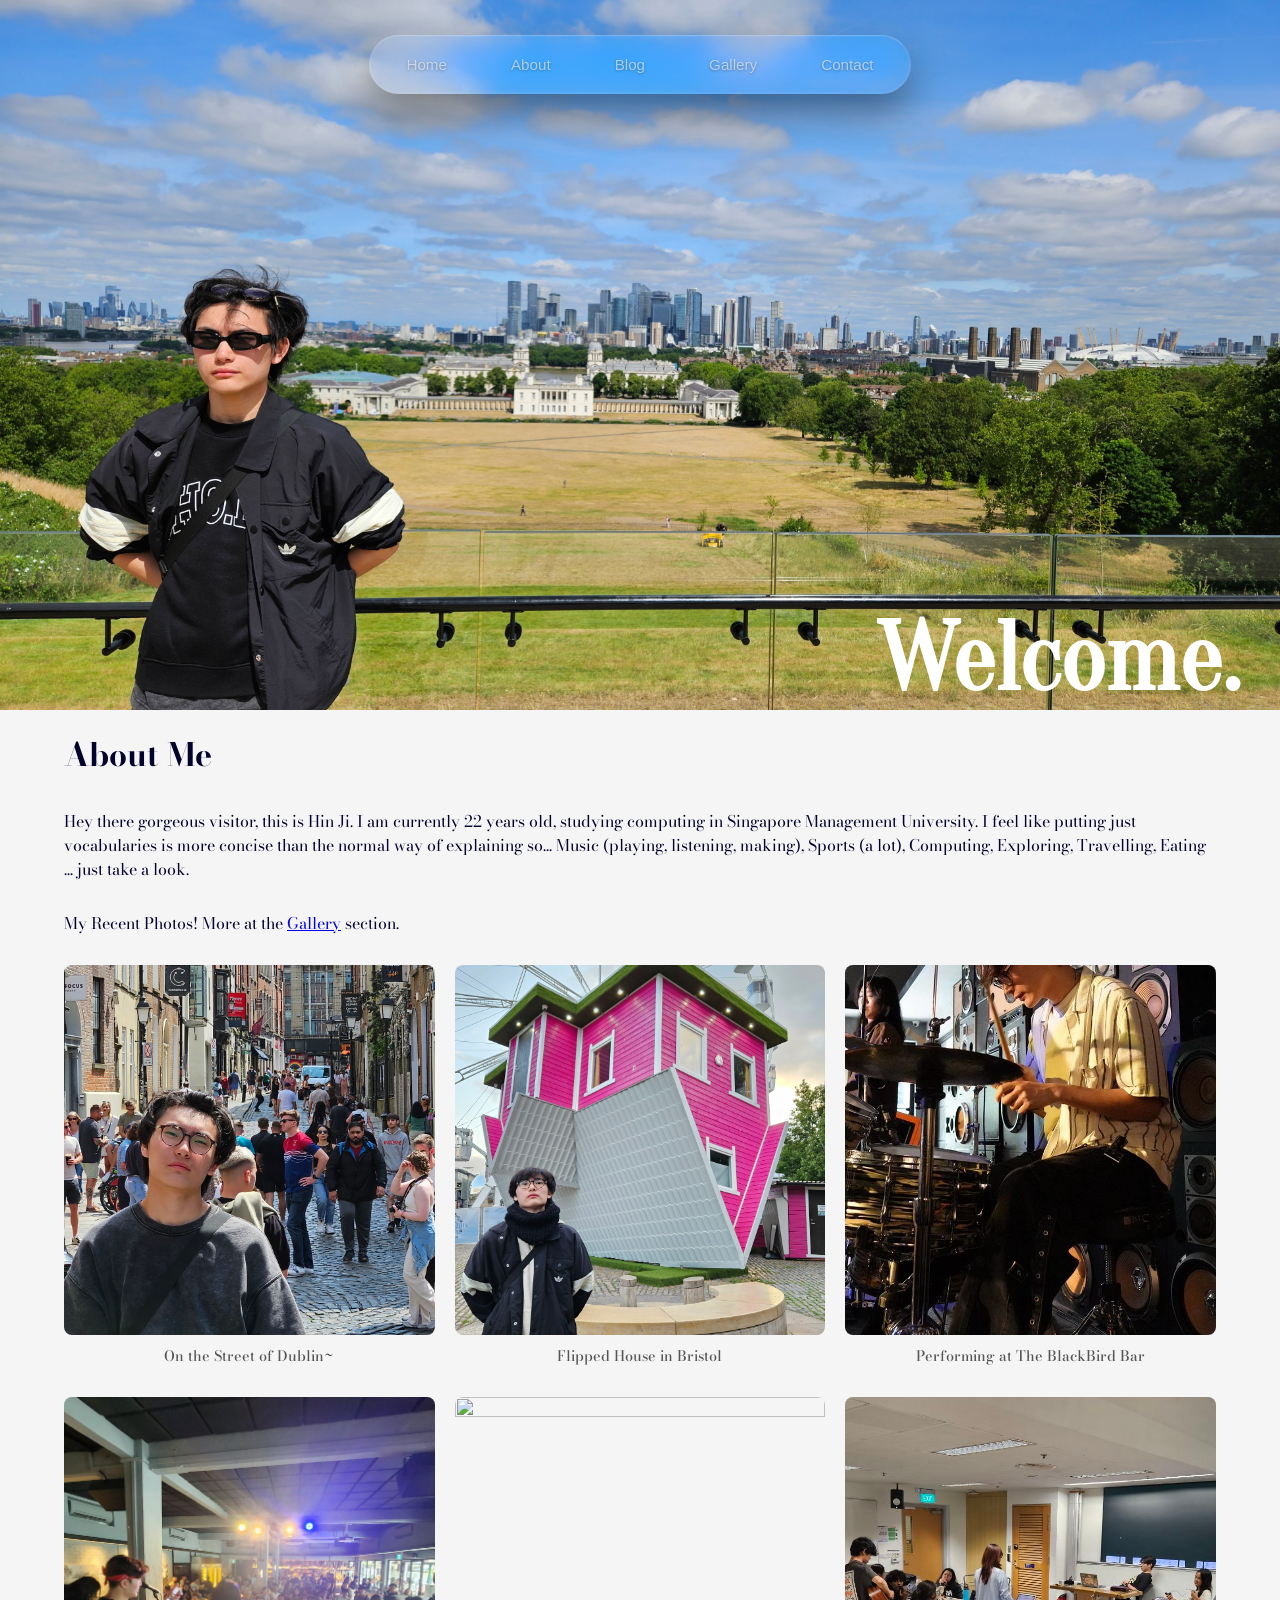
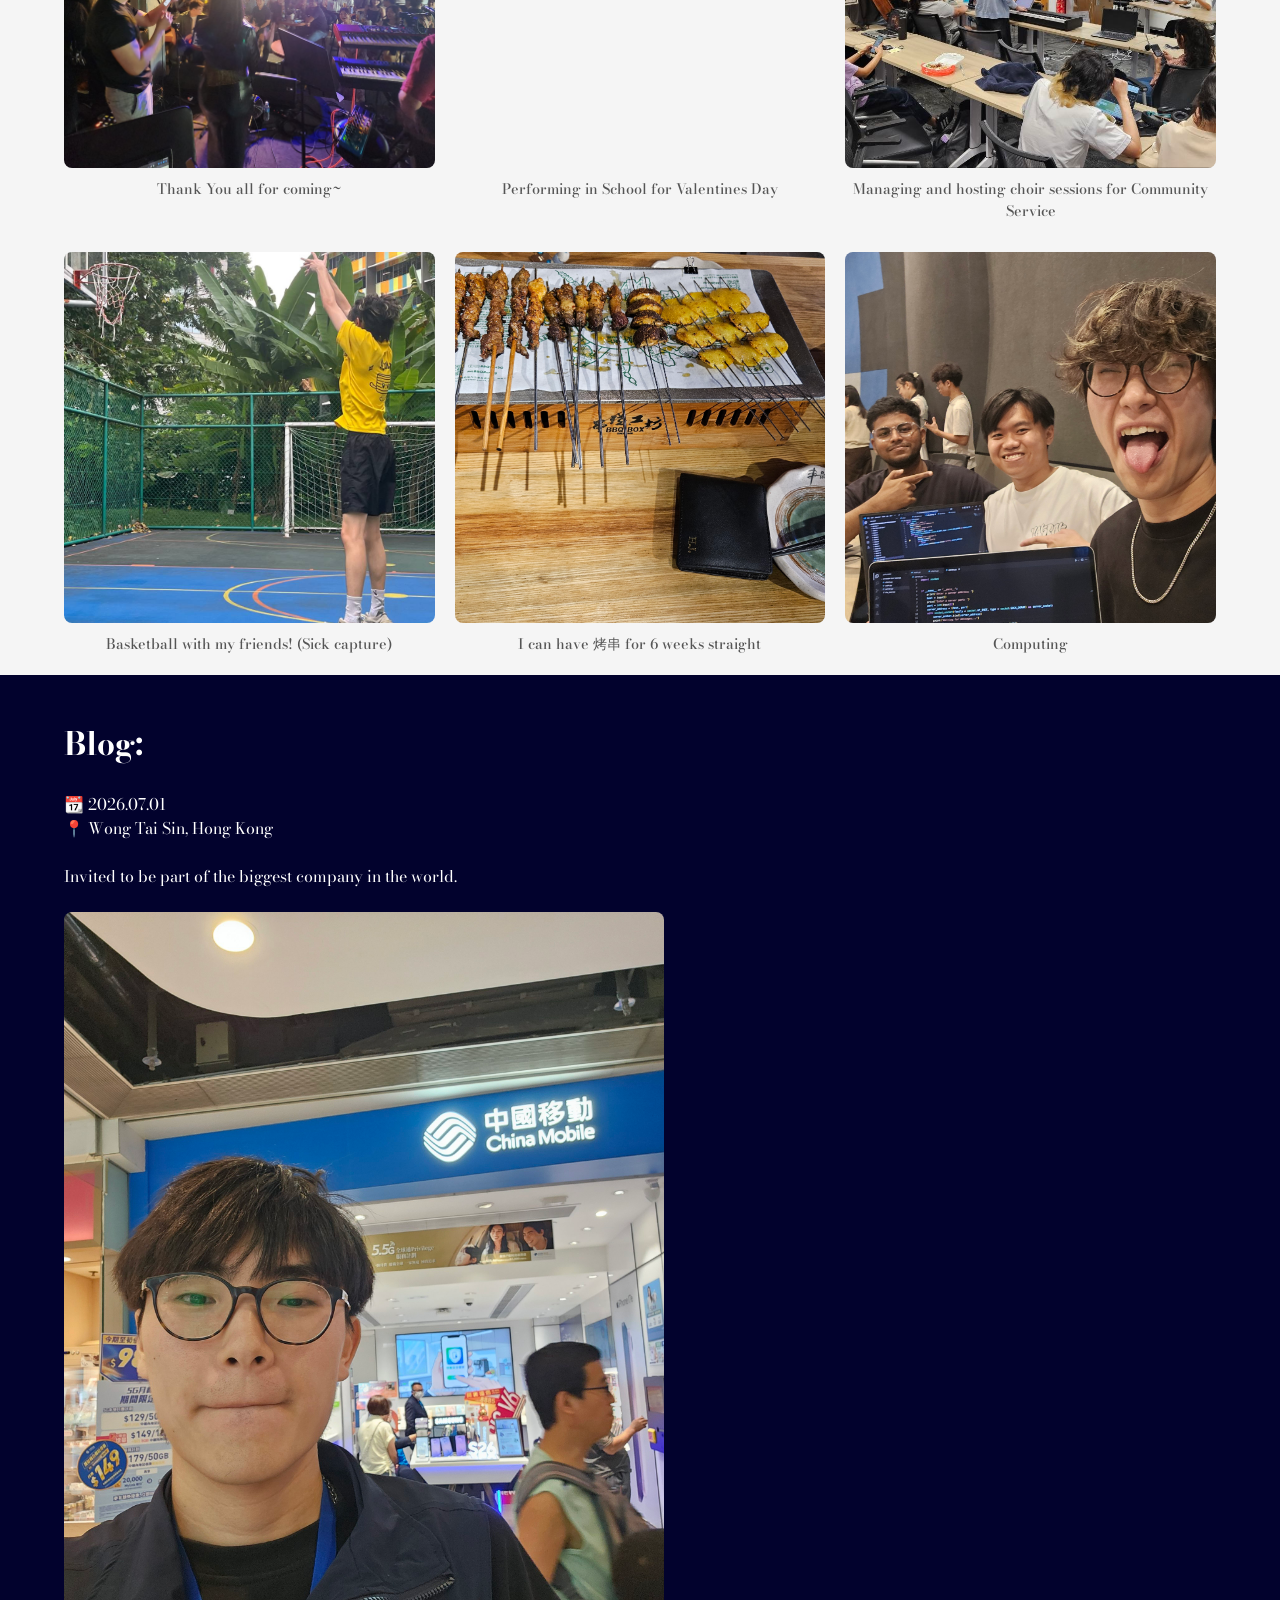
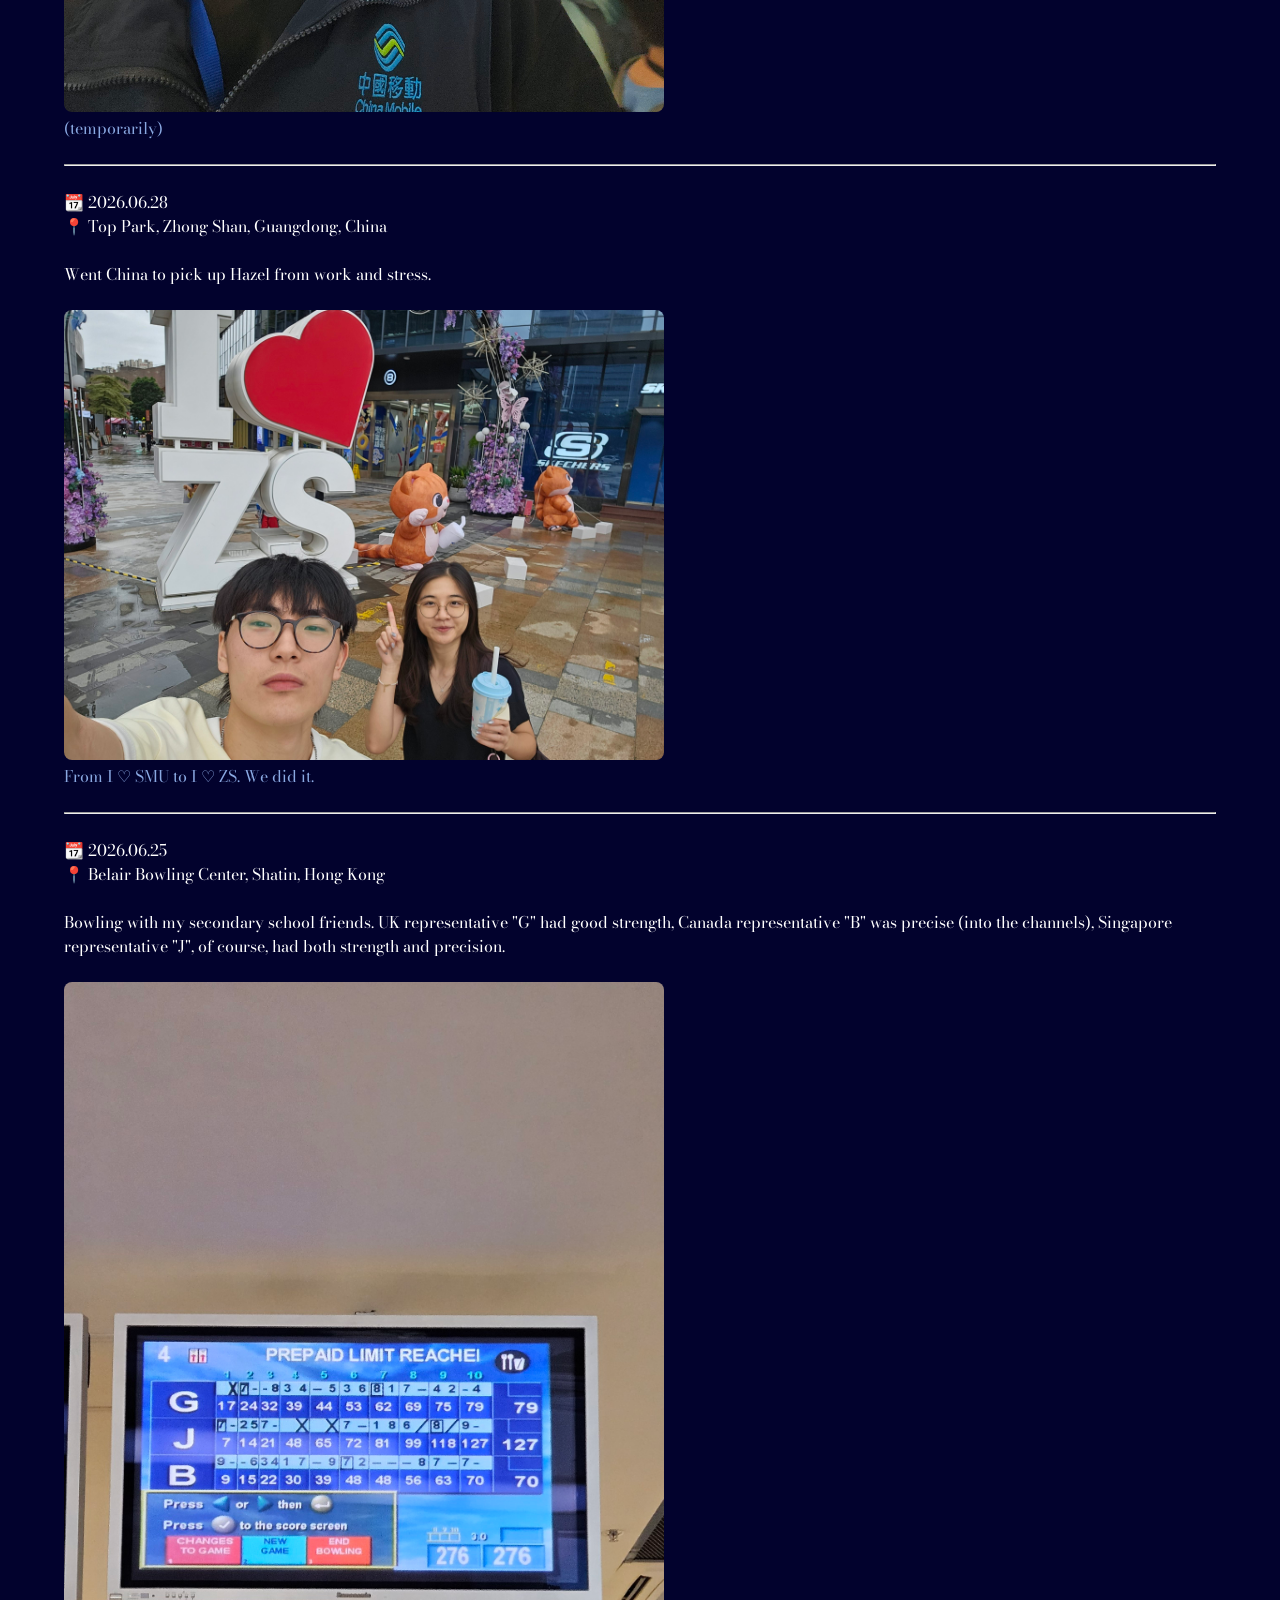
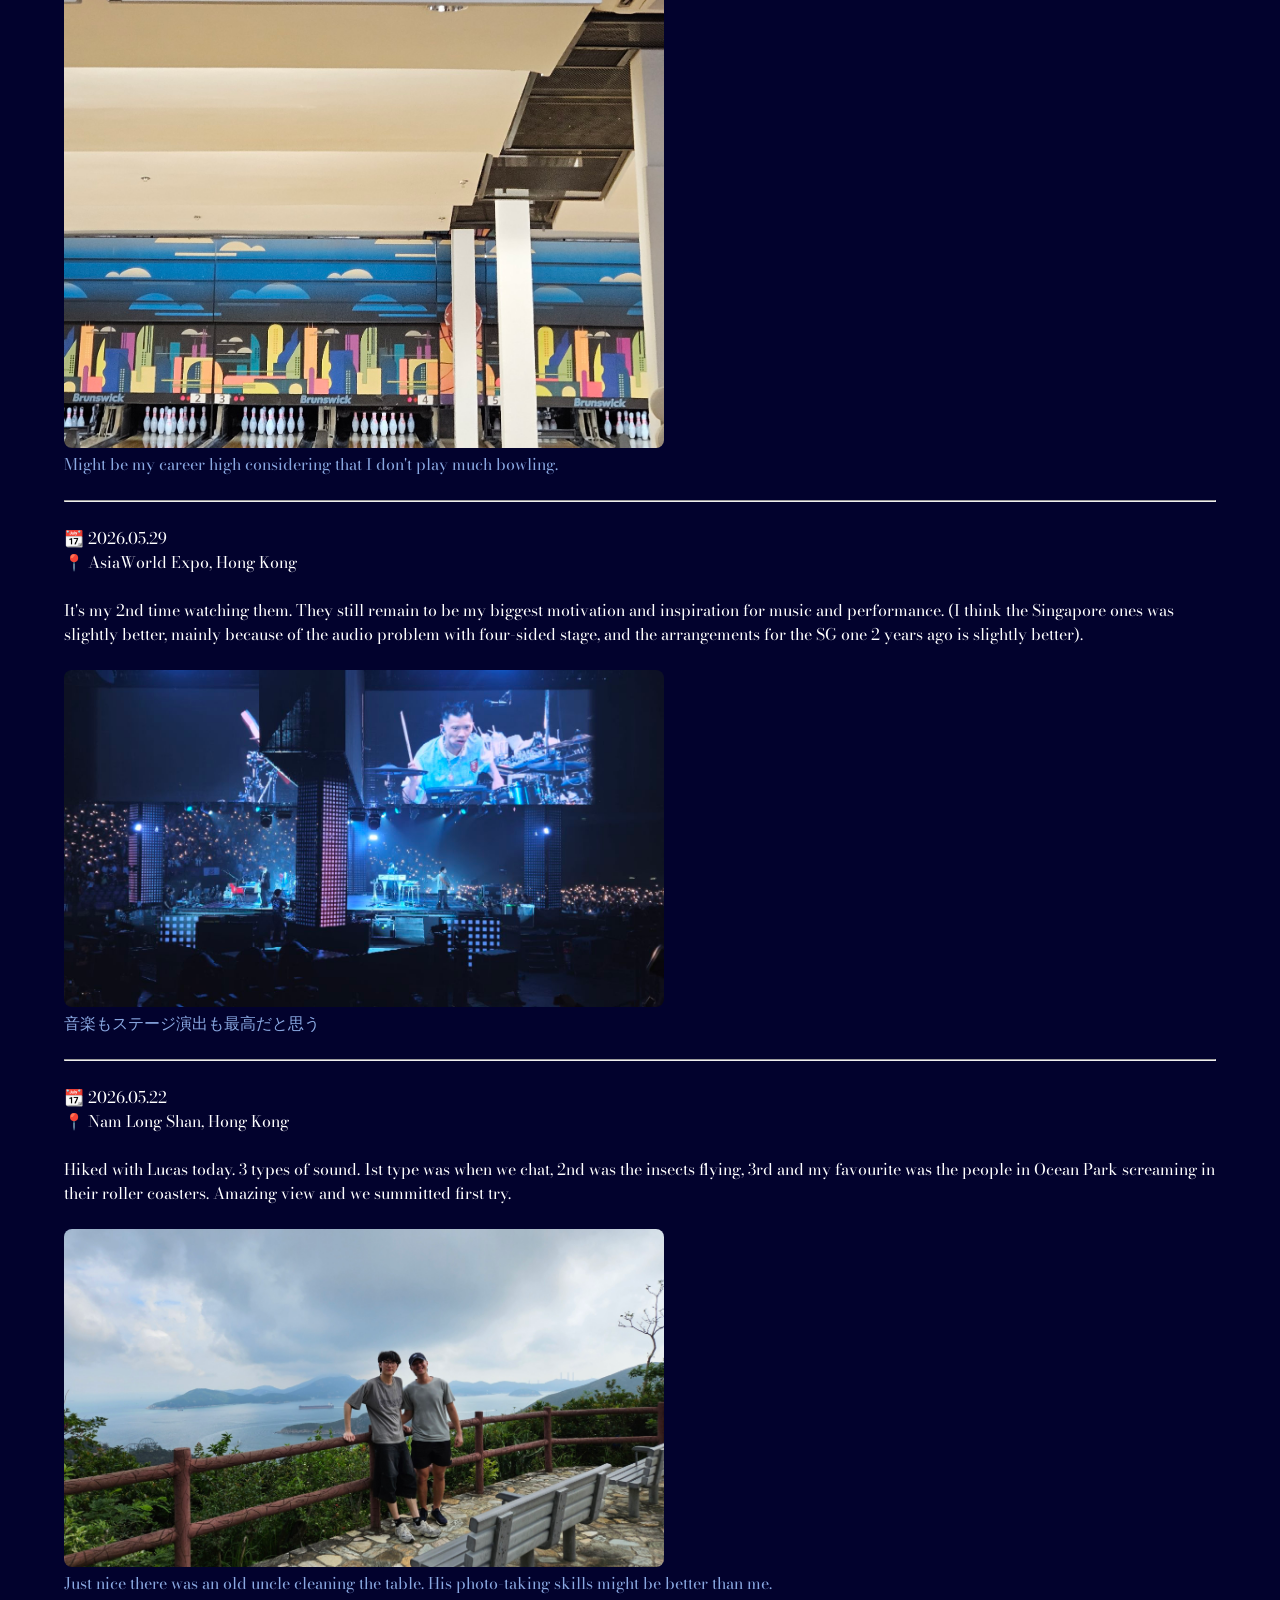
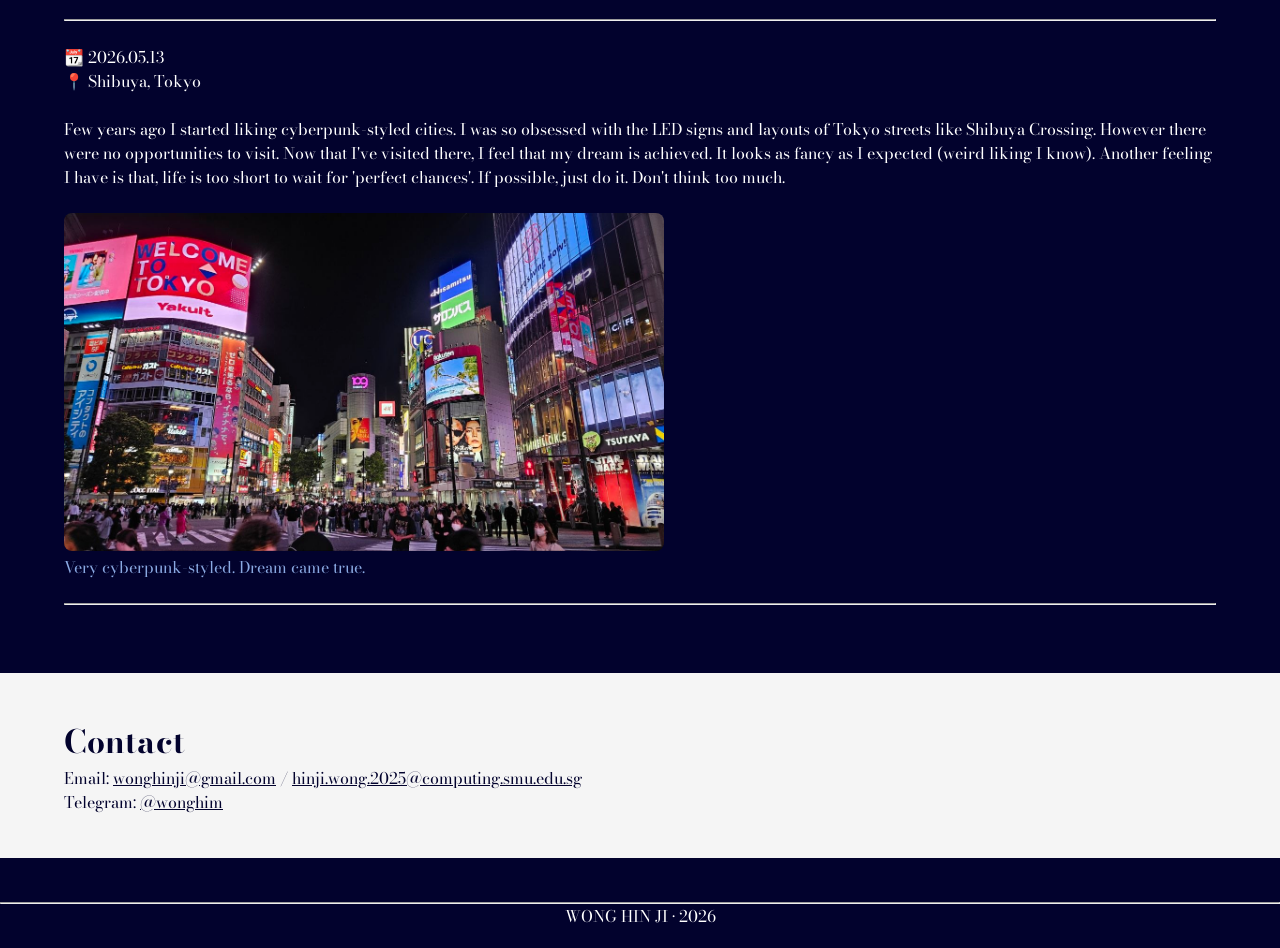
==== commit 1b1e6a2c: "-" ====
--- a/index.html
+++ b/index.html
@@ -78,6 +78,9 @@
   </div>
 
   <div id="blog">
+    <br>
+    <h1>Blog:</h1>
+    <br>
     <p>📆 2026.07.01</p>
     <p>📍 Wong Tai Sin, Hong Kong</p><br>
     <p>Invited to be part of the biggest company in the world.</p>
@@ -114,9 +117,6 @@
     </figure>
     <br>
     <hr>
-    <br>
-    <br>
-    <h1>Blog:</h1>
     <br>
     <p>📆 2026.05.29</p>
     <p>📍 AsiaWorld Expo, Hong Kong</p><br>
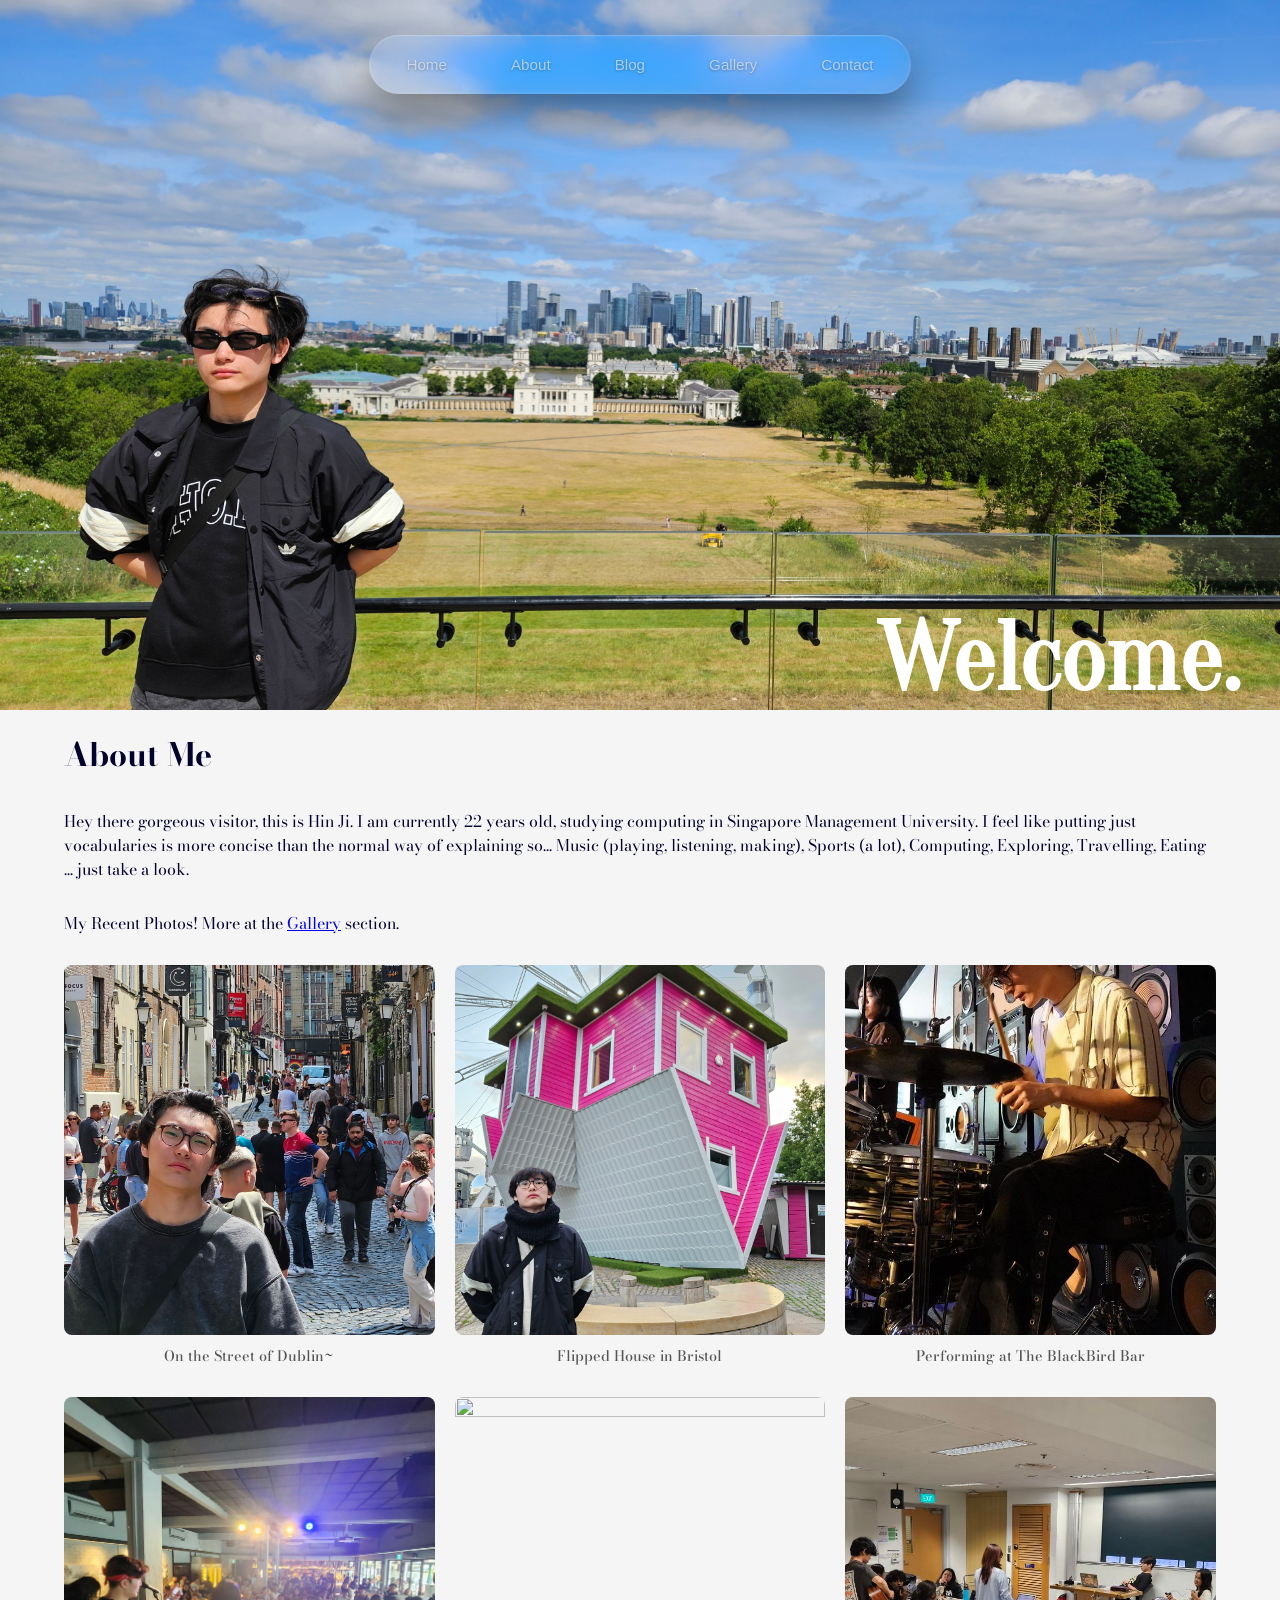
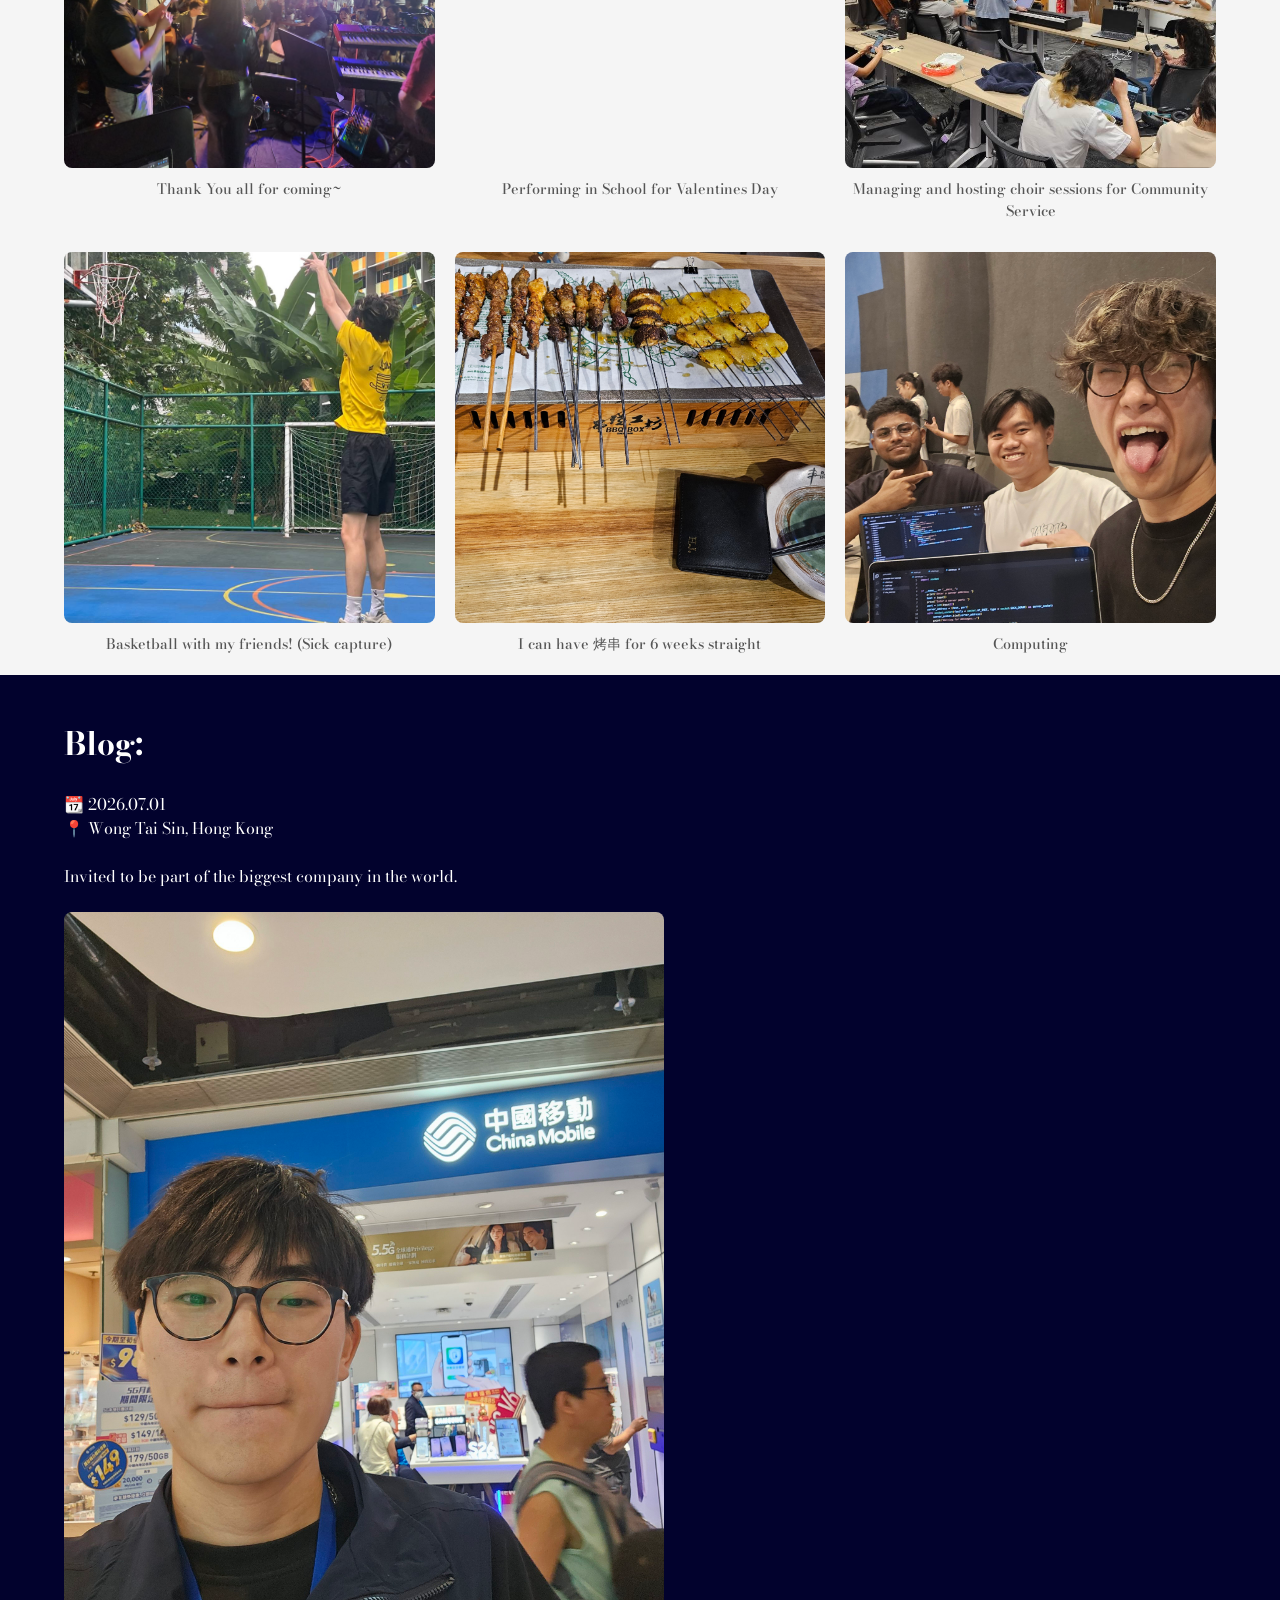
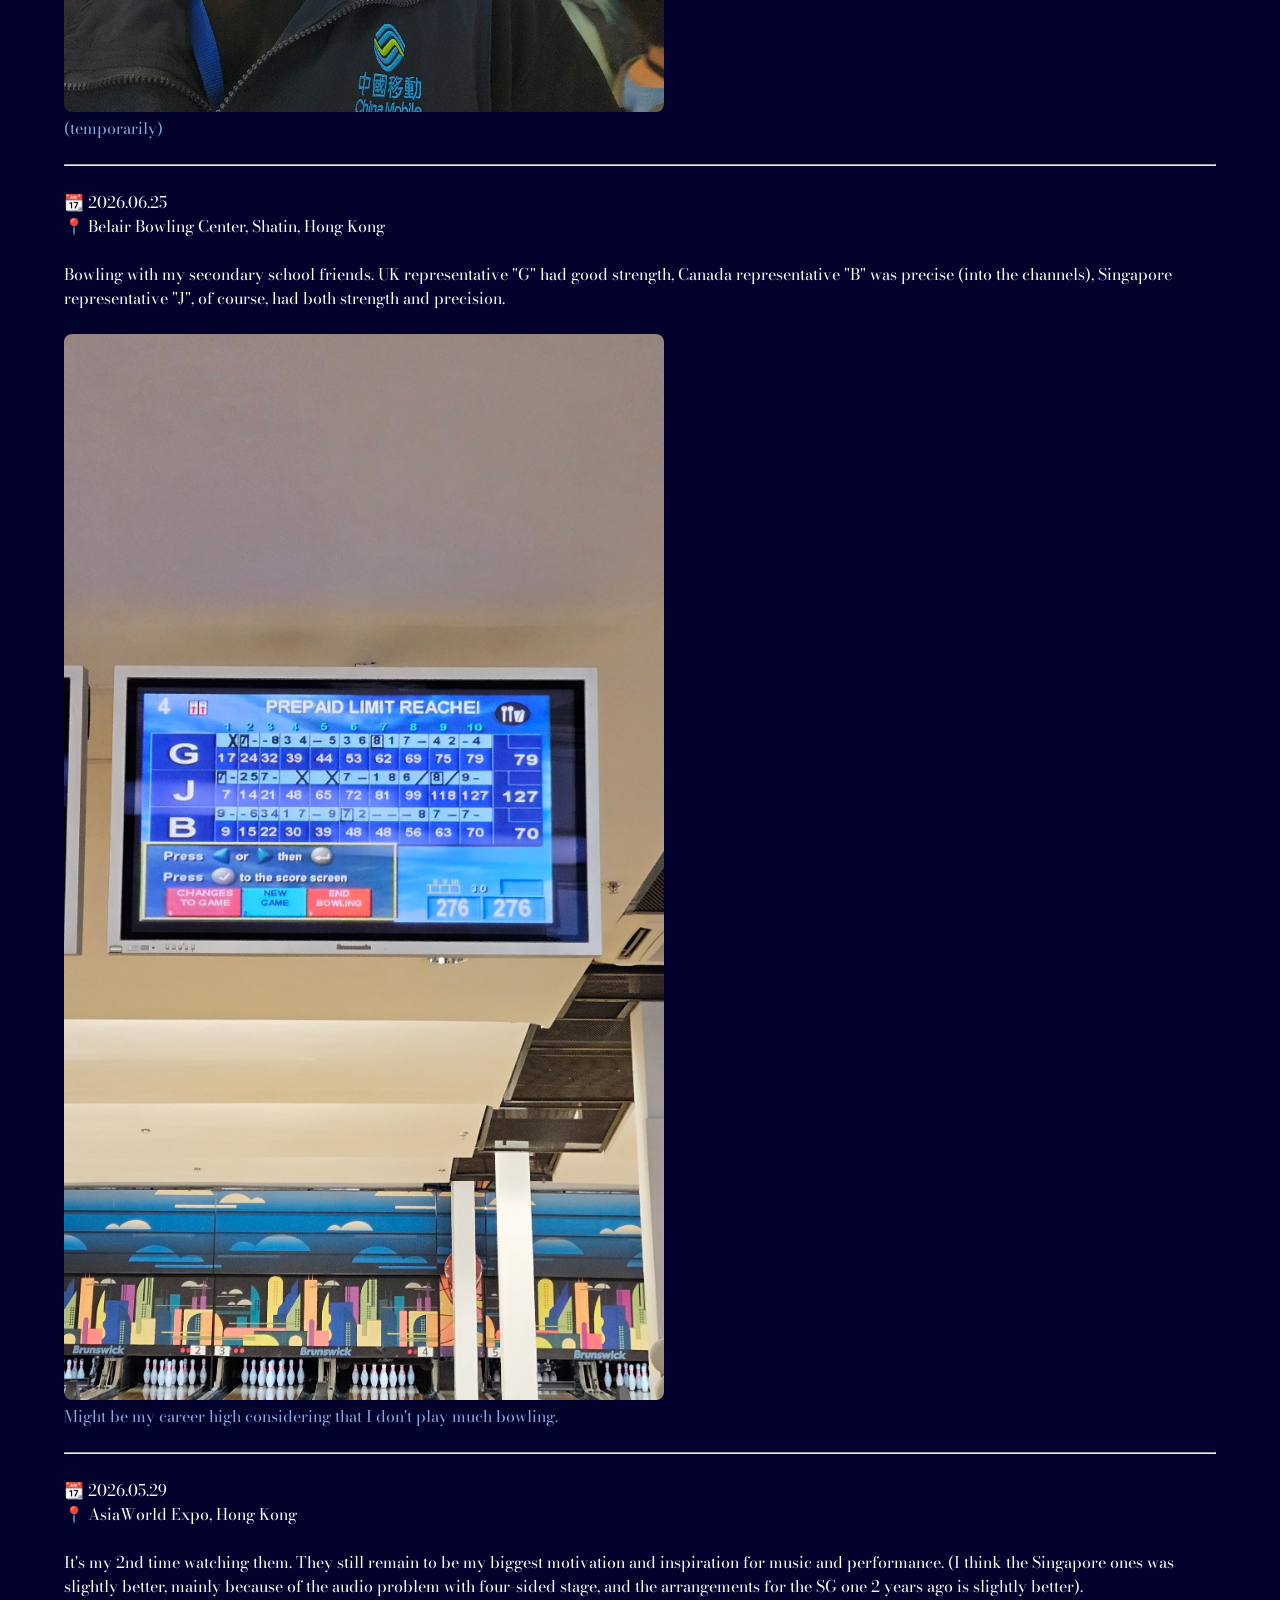
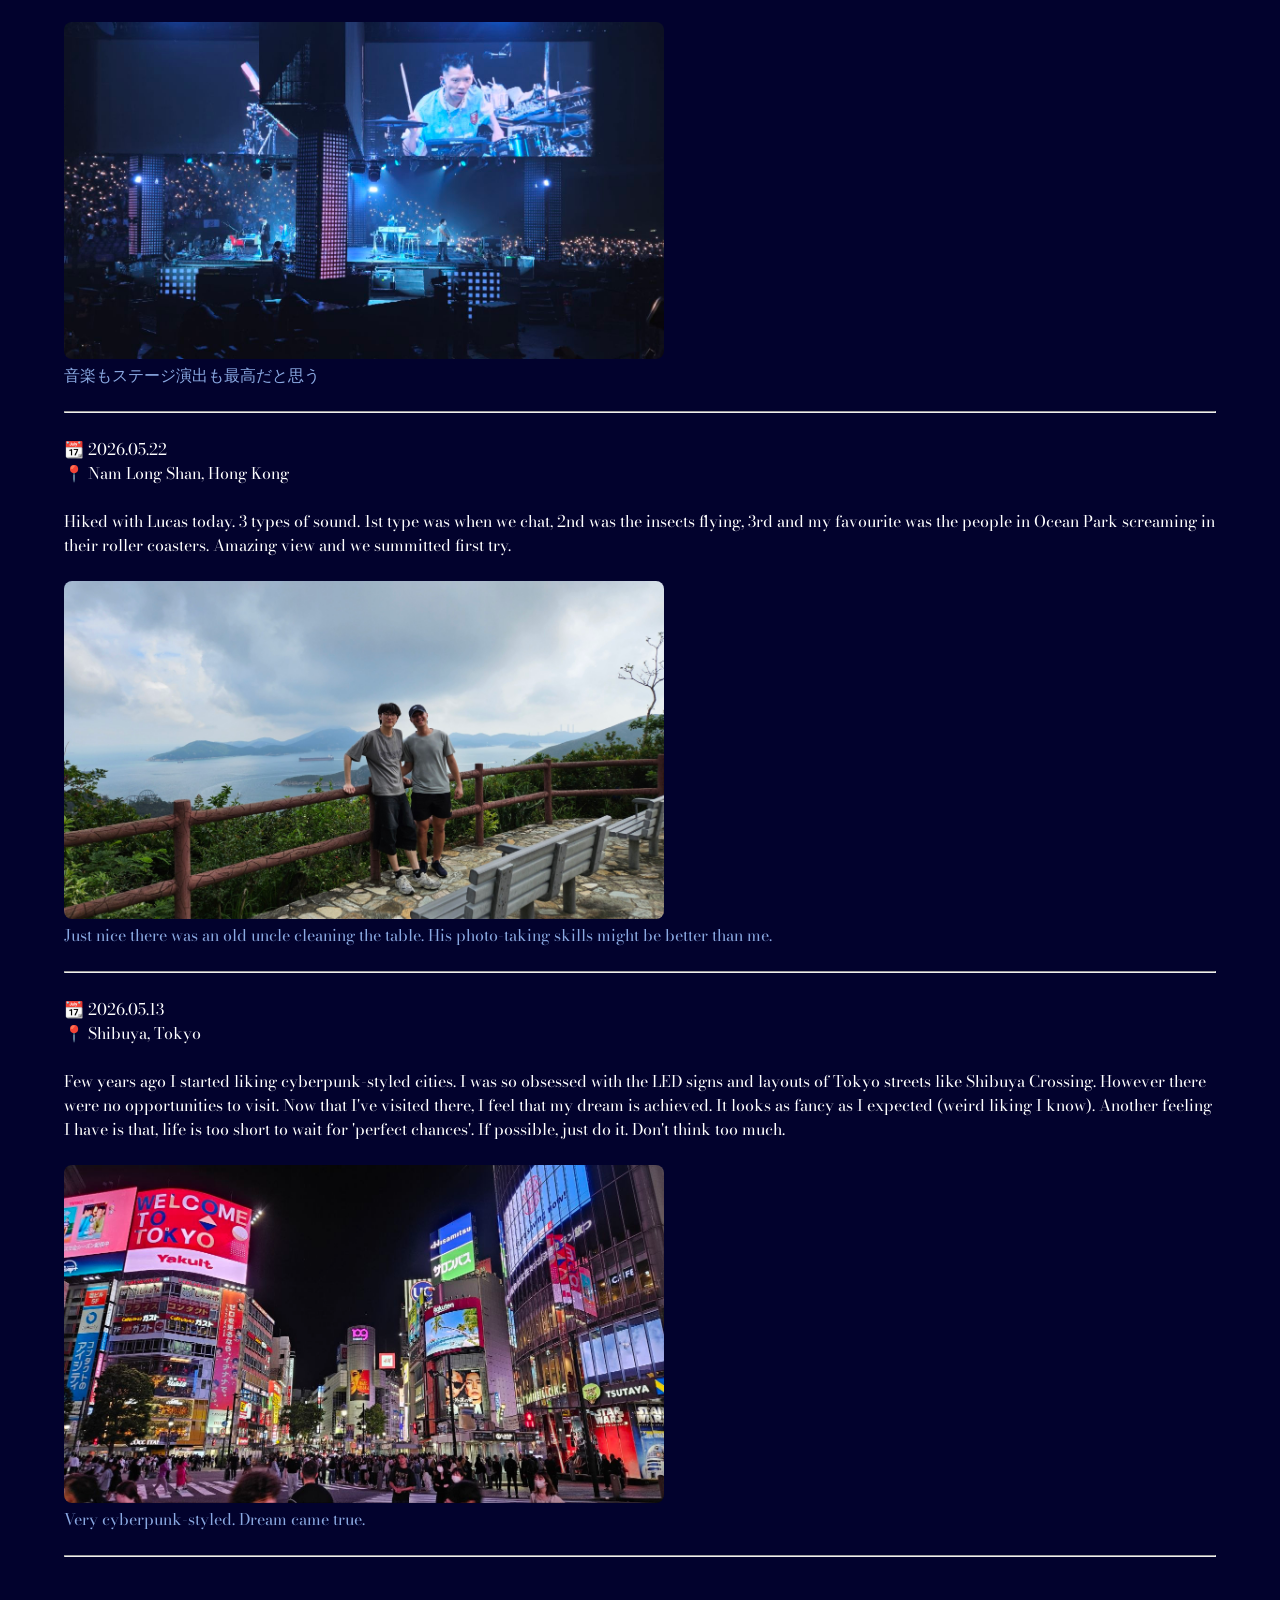
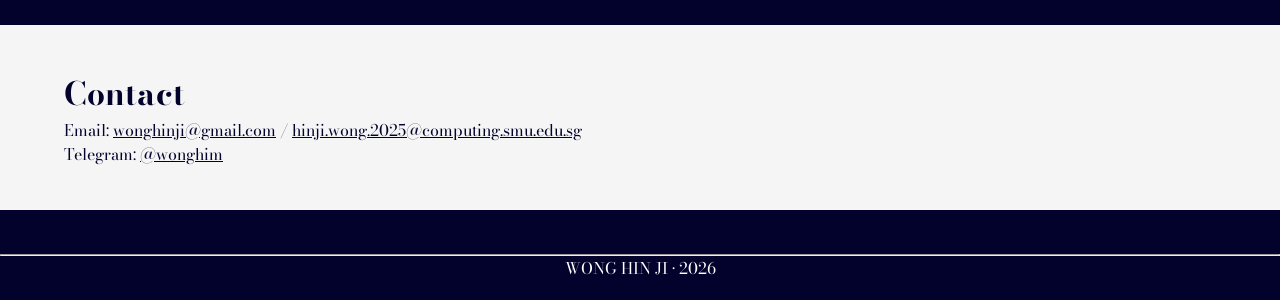
==== commit bdd1e8f5: "fanpage (is216 hw) -" ====
--- a/index.html
+++ b/index.html
@@ -93,18 +93,6 @@
     <br>
     <hr>
     <br>
-    <p>📆 2026.06.28</p>
-    <p>📍 Top Park, Zhong Shan, Guangdong, China</p><br>
-    <p>Went China to pick up Hazel from work and stress.</p>
-    <br>
-    <figure>
-      <img src="img/zhongshansign.jpeg" alt="">
-      <figcaption>From I ♡ SMU to I ♡ ZS. We did it.
-      </figcaption>
-    </figure>
-    <br>
-    <hr>
-    <br>
     <p>📆 2026.06.25</p>
     <p>📍 Belair Bowling Center, Shatin, Hong Kong</p><br>
     <p>Bowling with my secondary school friends. UK representative "G" had good strength, Canada representative "B" was
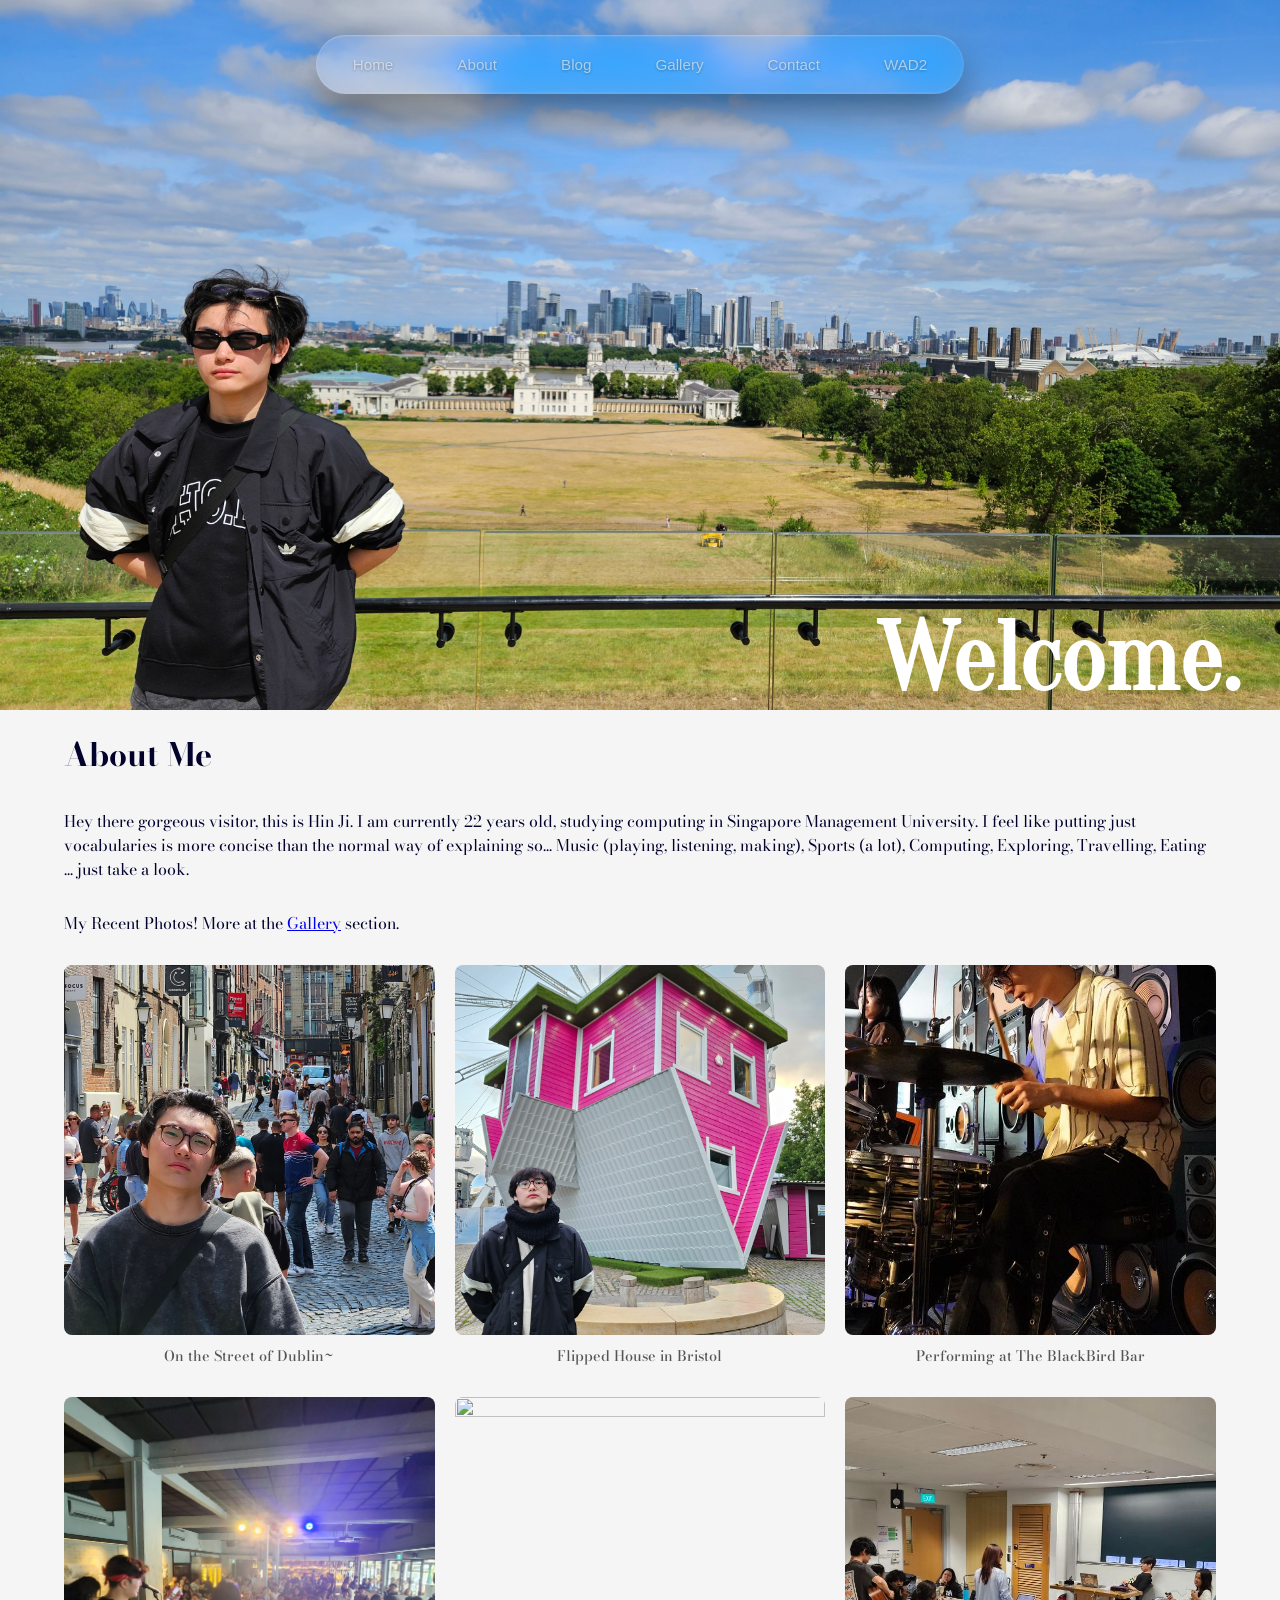
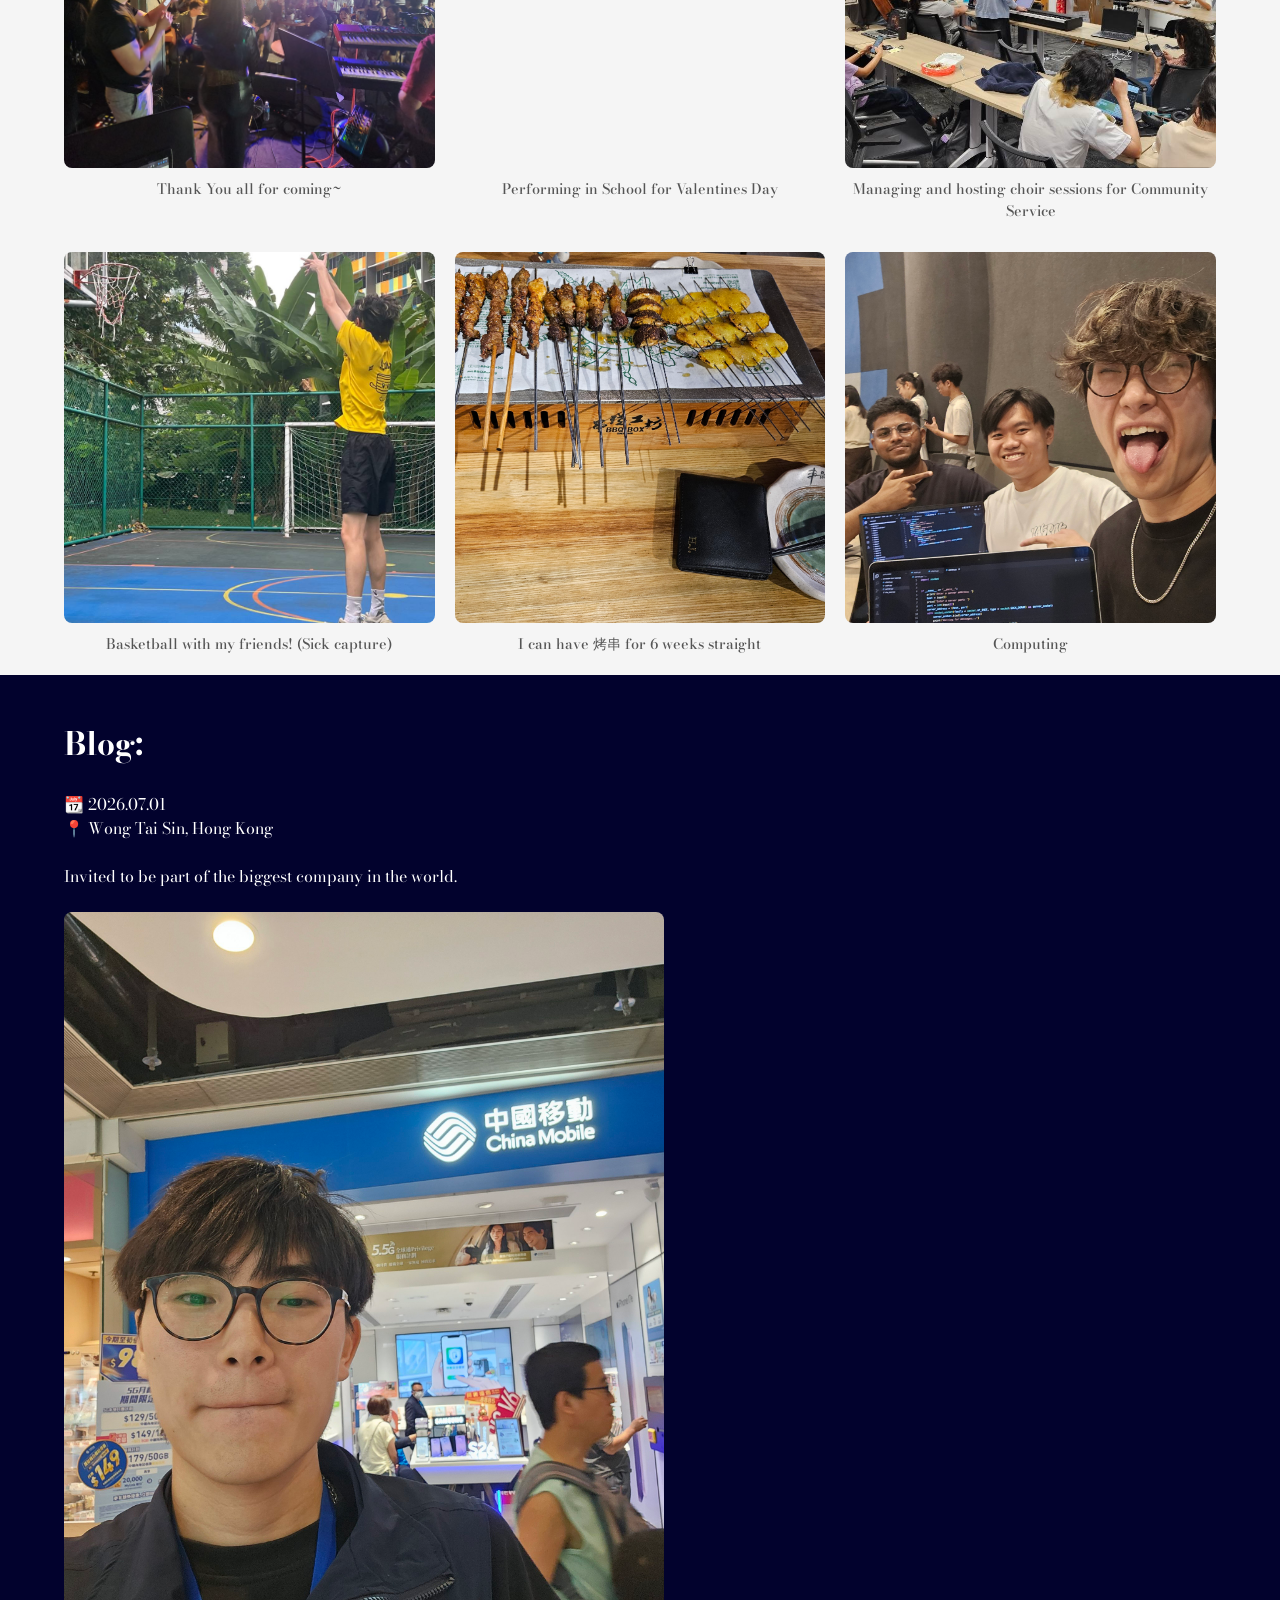
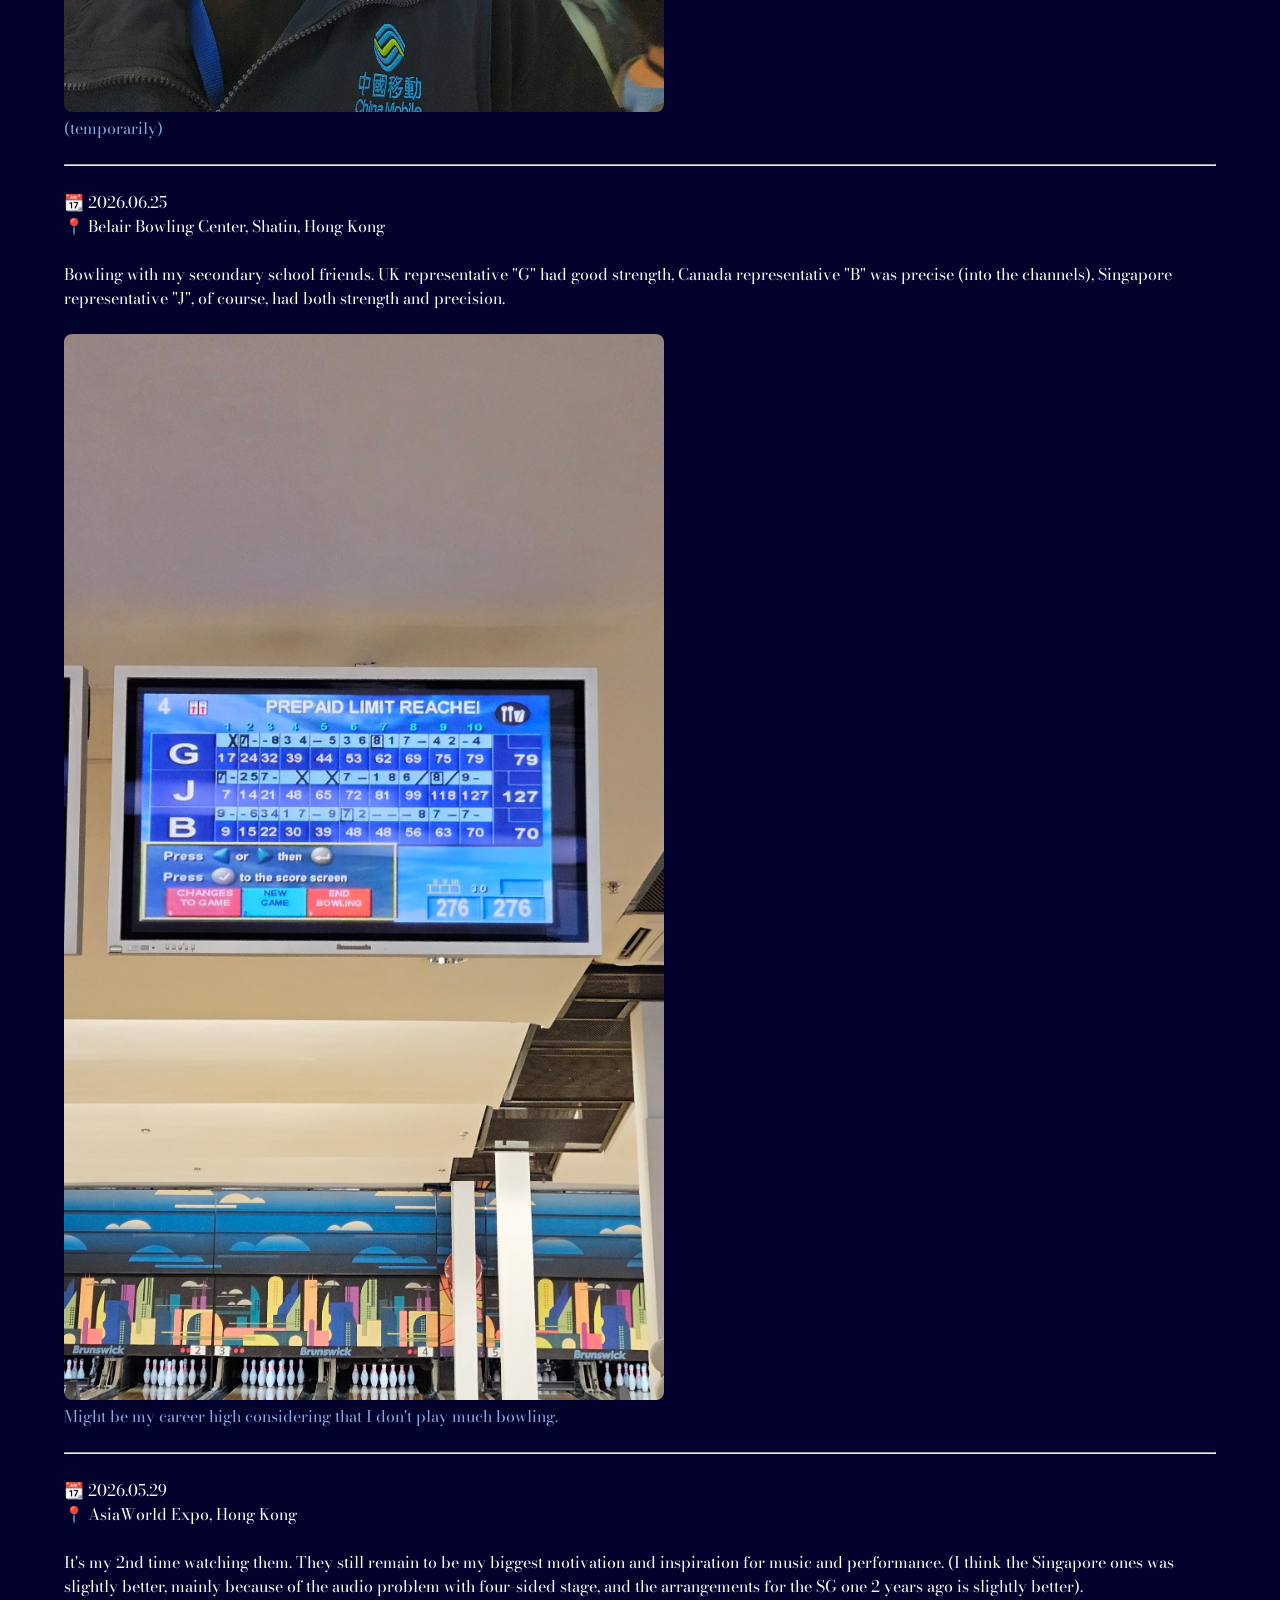
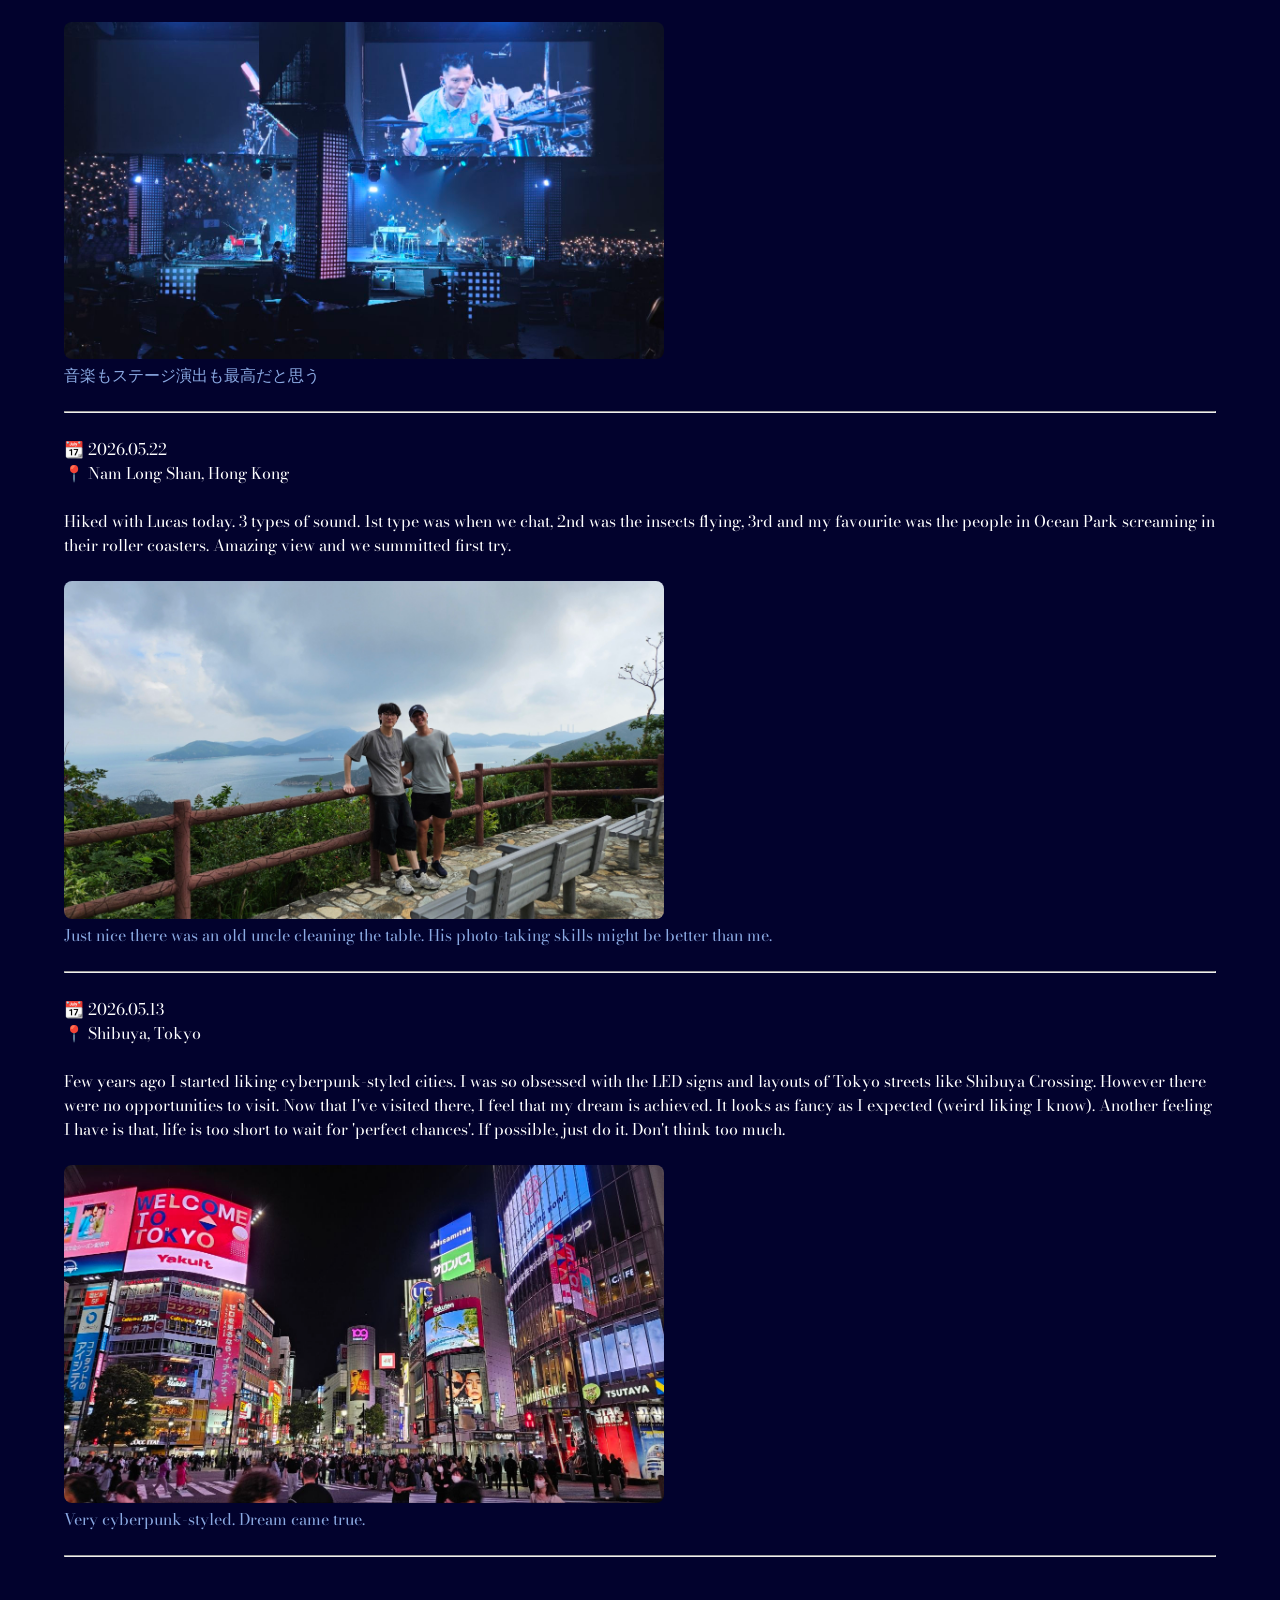
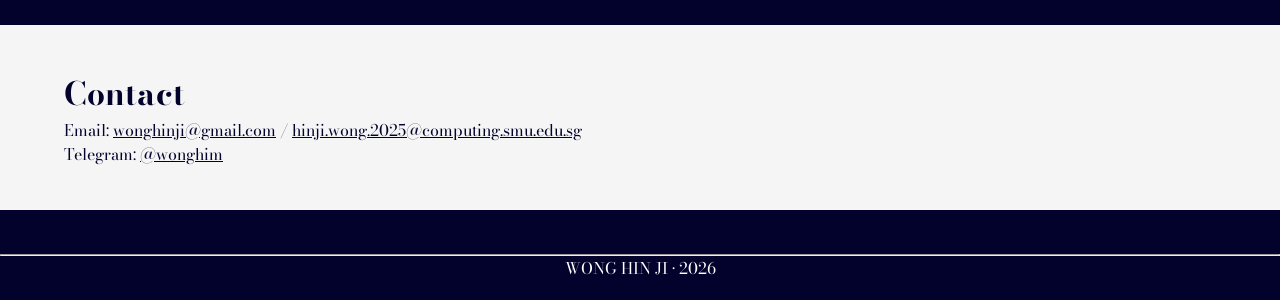
==== commit 6300e7f7: "updated assignments by week list wad2" ====
--- a/index.html
+++ b/index.html
@@ -26,6 +26,7 @@
     <a href="#blog" class="nav-item">Blog</a>
     <a href="./gallery.html" class="nav-item">Gallery</a>
     <a href="#contact" class="nav-item">Contact</a>
+    <a href="./wad2.html" class="nav-item">WAD2</a>
   </nav>
   <div class="bigphoto-container">
     <img src="img/royalobservatory.jpg" alt="" id="bigphoto">
